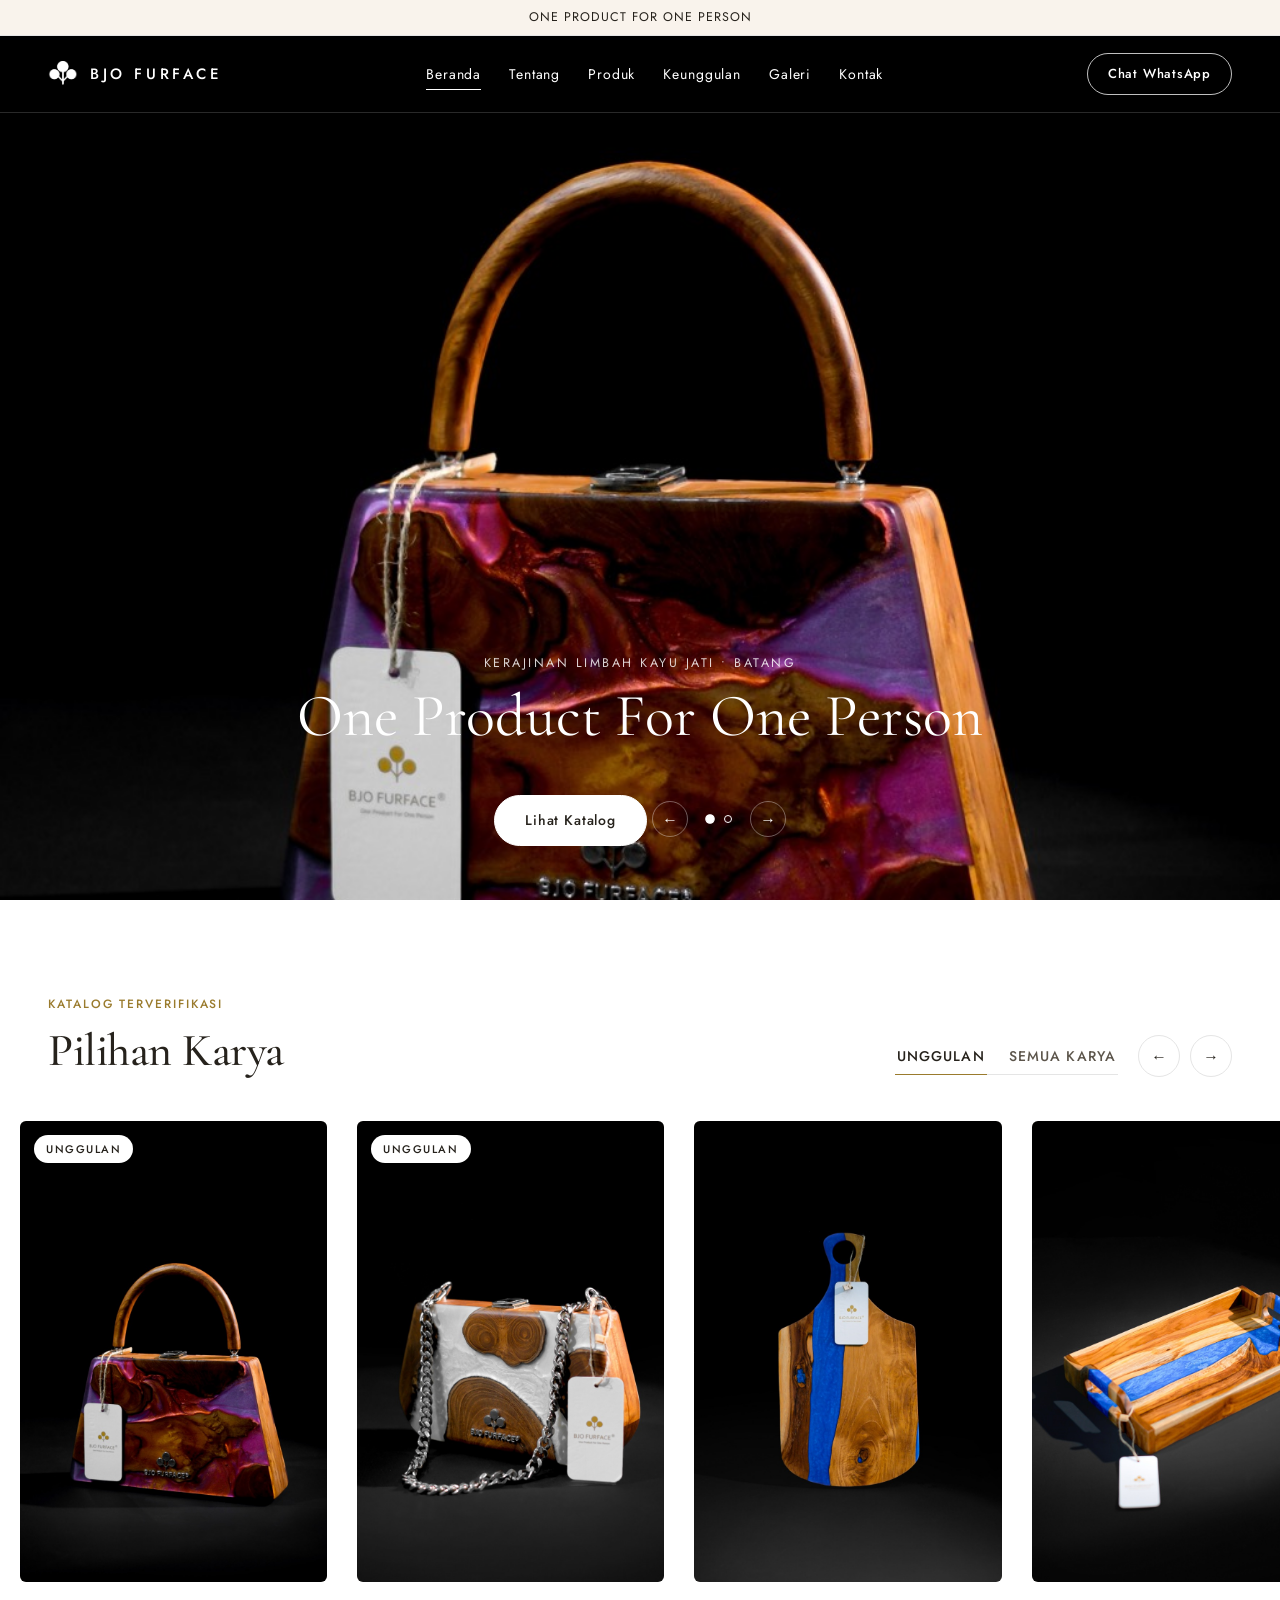
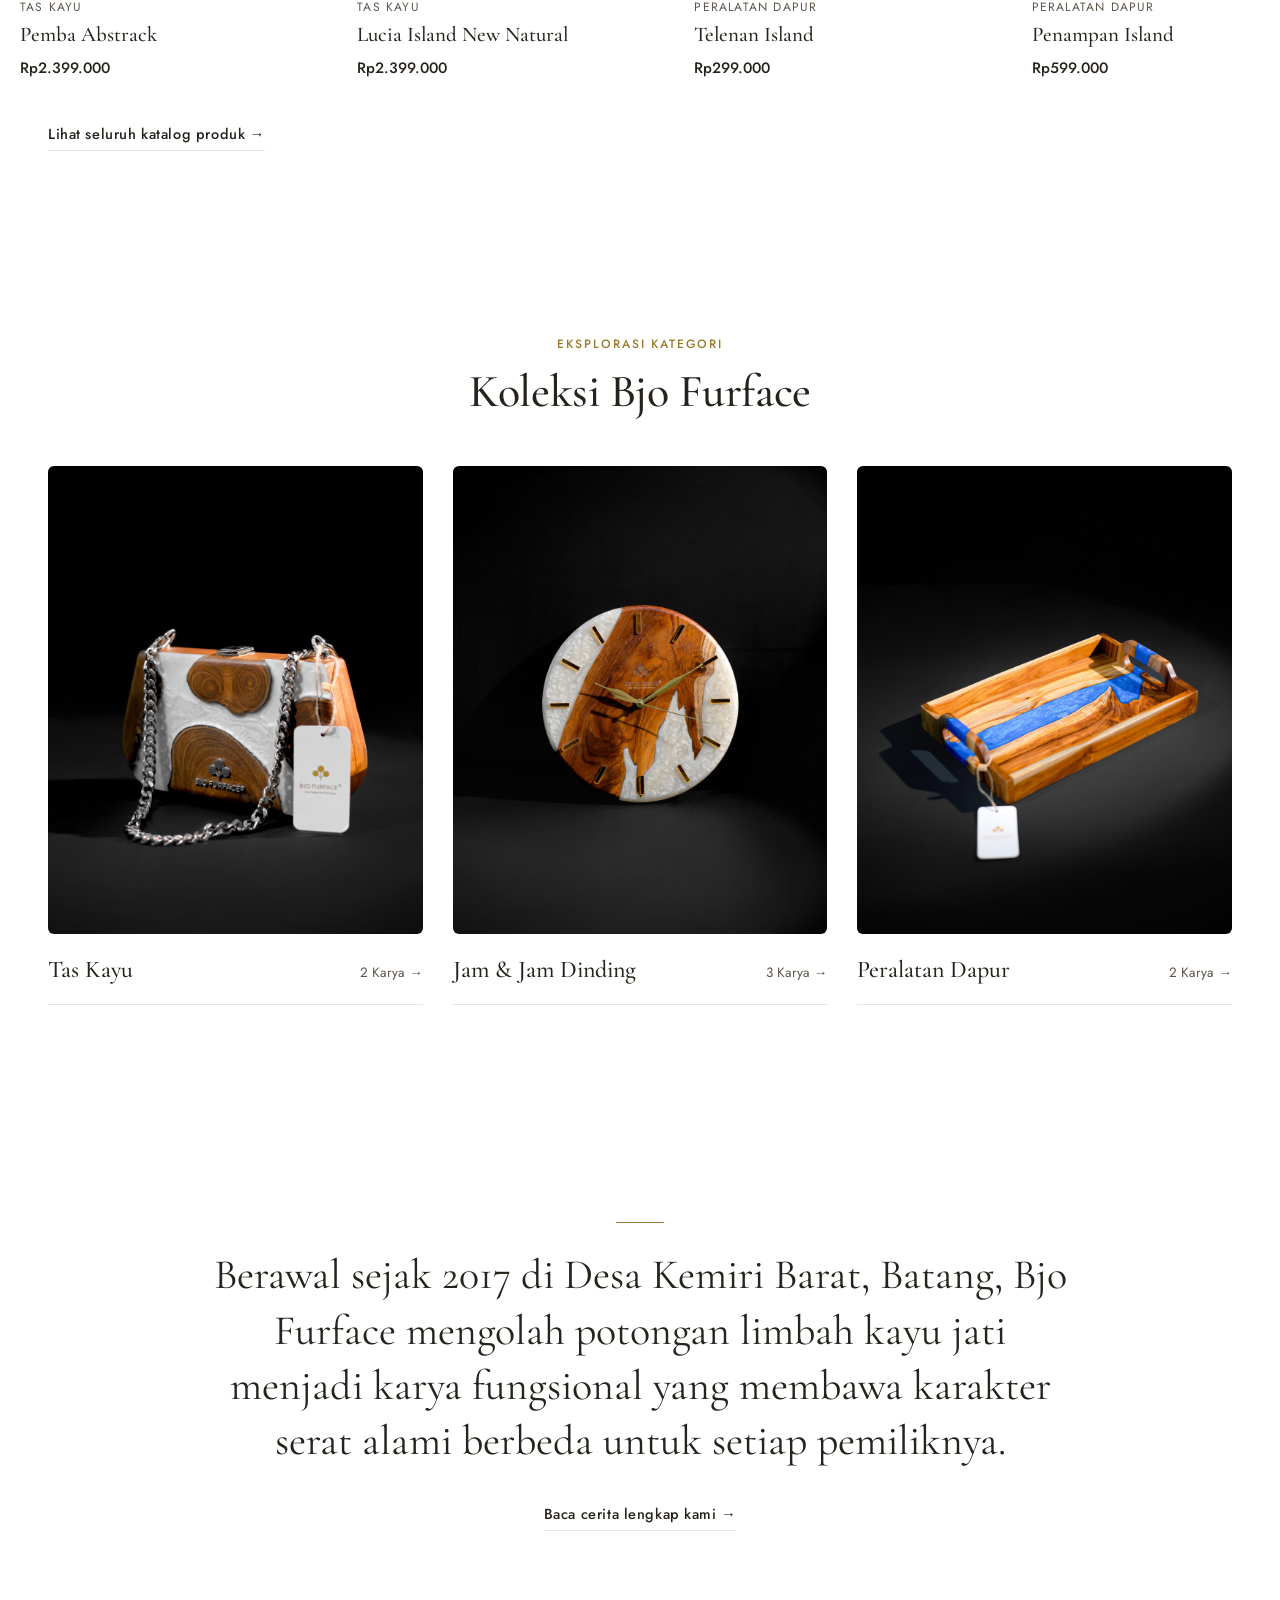
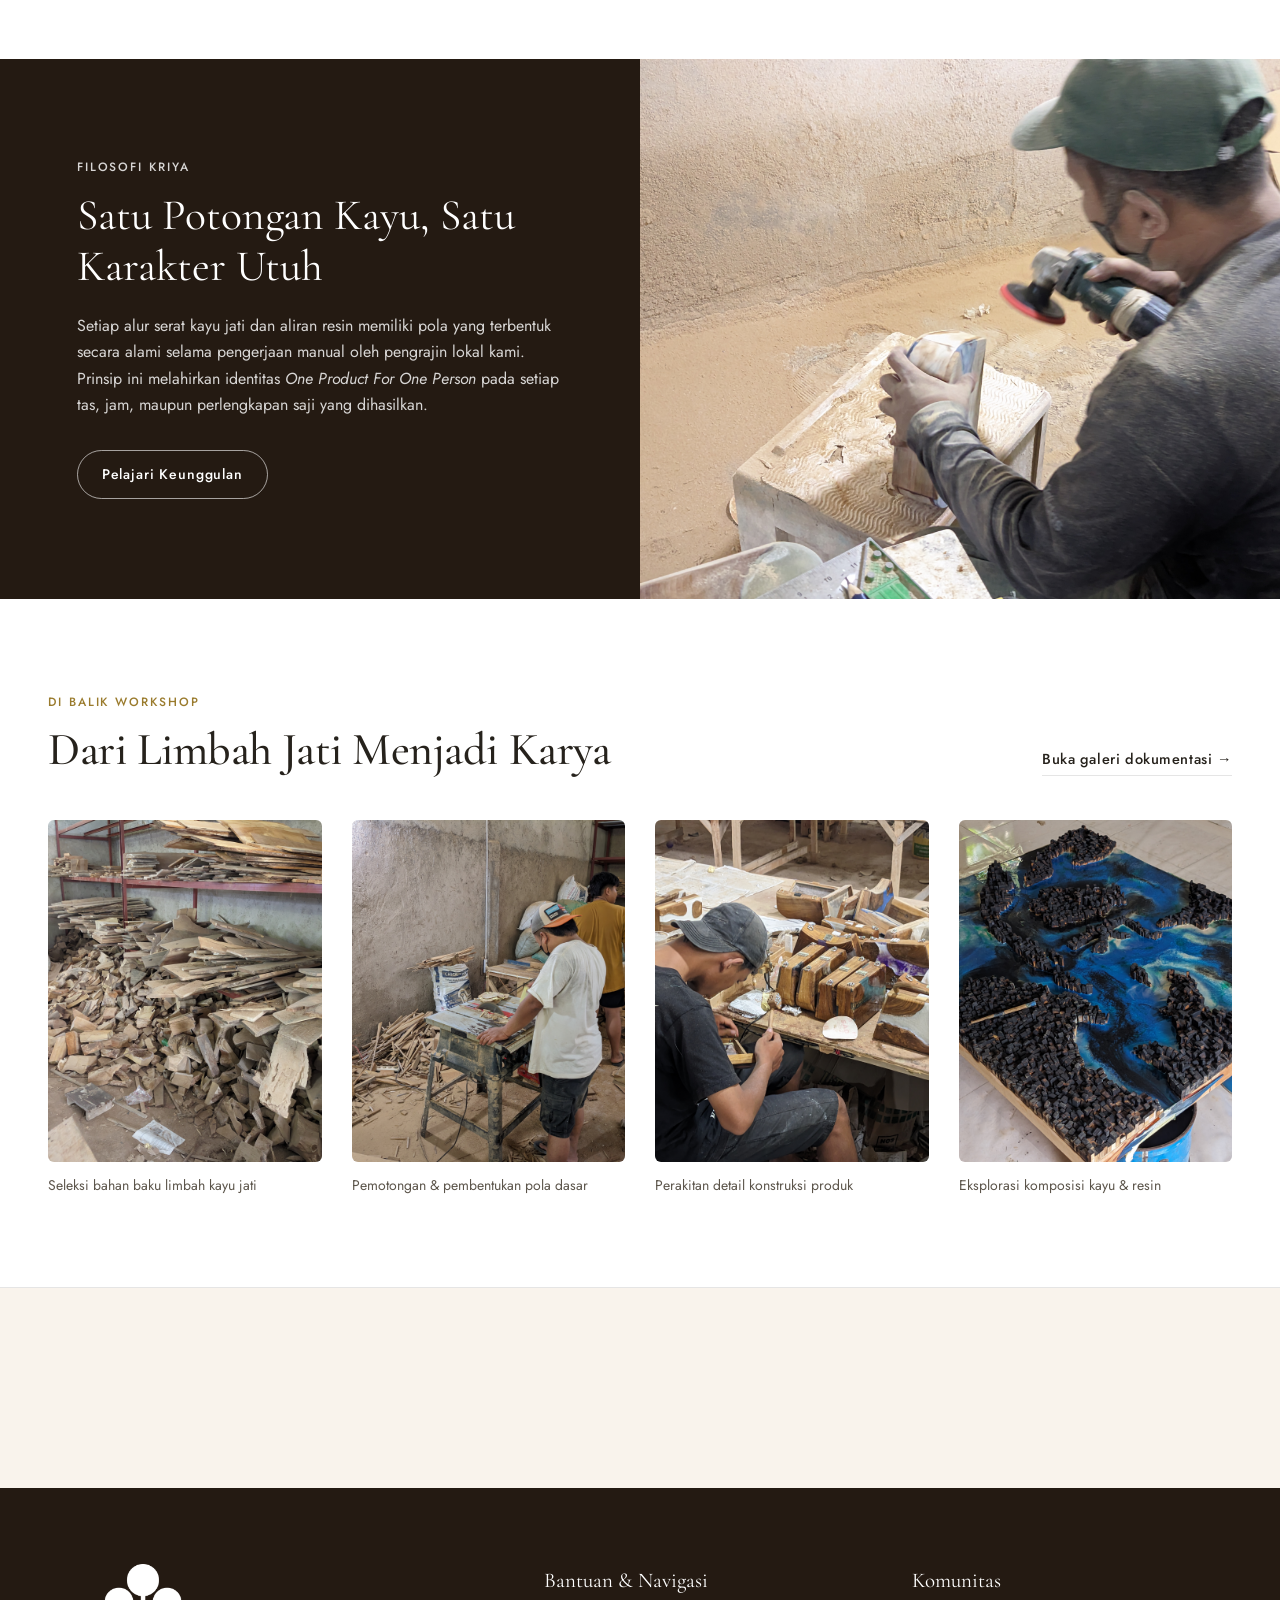
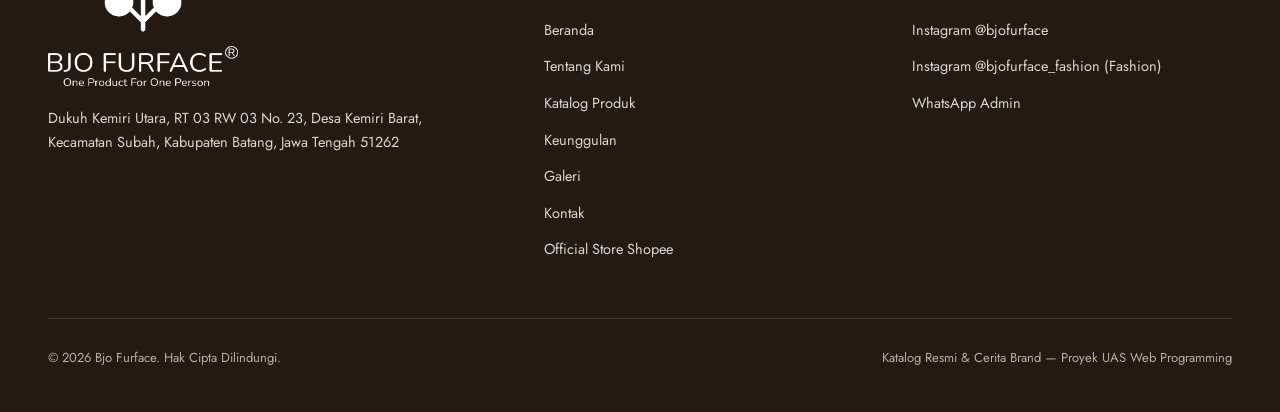
==== index.html @ 0d9b2dcb "first commit" ====
<!DOCTYPE html>
<html lang="id">

<head>
    <meta charset="UTF-8">
    <meta name="viewport" content="width=device-width, initial-scale=1.0">
    <title>Bjo Furface — One Product For One Person | Kerajinan Limbah Kayu Jati</title>
    <meta name="description"
        content="Bjo Furface adalah brand tas kayu dan kerajinan dari limbah kayu jati asal Desa Kemiri Barat, Subah, Kabupaten Batang sejak 2017. One Product For One Person.">
    <link rel="preconnect" href="https://fonts.googleapis.com">
    <link rel="preconnect" href="https://fonts.gstatic.com" crossorigin>
    <link
        href="https://fonts.googleapis.com/css2?family=Cormorant+Garamond:ital,wght@0,400;0,500;0,600;1,400&family=Jost:wght@300;400;500&display=swap"
        rel="stylesheet">
    <link rel="stylesheet" href="assets/css/style.css">
    <script src="assets/js/script.js" defer></script>
</head>

<body class="page-home">
    <a href="#main-content" class="skip-link">Langsung ke konten utama</a>

    <!-- Announcement Bar -->
    <div class="announcement-bar" role="region" aria-label="Informasi singkat brand">
        <div class="container announcement-inner">
            <p class="announcement-text is-active" data-announcement>One Product For One Person</p>
            <p class="announcement-text" data-announcement>Handmade dari limbah kayu jati</p>
            <p class="announcement-text" data-announcement>Sejak 2017, Kemiri Barat, Batang</p>
        </div>
    </div>

    <!-- ISI DARI ADMIN: opsi versi bahasa Inggris akan ditambahkan setelah konten terjemahan terkonfirmasi -->

    <!-- Header -->
    <header class="site-header is-transparent" id="site-header">
        <div class="container header-inner">
            <a href="index.html" class="brand-lockup" aria-label="Beranda Bjo Furface">
                <img src="assets/img/logo-bjo-mark.png" alt="Logo tiga lingkaran Bjo Furface" class="brand-mark"
                    width="32" height="32">
                <span class="brand-name">BJO FURFACE</span>
            </a>

            <nav class="primary-nav" id="primary-nav" aria-label="Navigasi utama">
                <ul class="nav-list">
                    <li><a href="index.html" class="nav-link is-active" aria-current="page">Beranda</a></li>
                    <li><a href="tentang.html" class="nav-link">Tentang</a></li>
                    <li><a href="produk.html" class="nav-link">Produk</a></li>
                    <li><a href="keunggulan.html" class="nav-link">Keunggulan</a></li>
                    <li><a href="galeri.html" class="nav-link">Galeri</a></li>
                    <li><a href="kontak.html" class="nav-link">Kontak</a></li>
                </ul>
            </nav>

            <div class="header-actions">
                <!-- GANTI: nomor WA resmi dari admin -->
                <a href="https://wa.me/6280000000000?text=Halo%20Bjo%20Furface,%20saya%20ingin%20bertanya%20mengenai%20koleksi%20produk."
                    target="_blank" rel="noopener noreferrer" class="btn btn-header-cta">
                    Chat WhatsApp
                </a>
                <button type="button" class="nav-toggle" id="nav-toggle" aria-expanded="false"
                    aria-controls="mobile-drawer" aria-label="Buka menu navigasi">
                    <span class="hamburger-line"></span>
                    <span class="hamburger-line"></span>
                    <span class="hamburger-line"></span>
                </button>
            </div>
        </div>
    </header>

    <!-- Mobile Navigation Drawer -->
    <div class="mobile-drawer-backdrop" id="drawer-backdrop" hidden></div>
    <aside class="mobile-drawer" id="mobile-drawer" aria-label="Menu seluler" aria-hidden="true">
        <div class="mobile-drawer-header">
            <span class="brand-name">BJO FURFACE</span>
            <button type="button" class="drawer-close" id="drawer-close"
                aria-label="Tutup menu navigasi">&times;</button>
        </div>
        <nav aria-label="Navigasi seluler">
            <ul class="mobile-nav-list">
                <li><a href="index.html" class="mobile-nav-link is-active" aria-current="page">Beranda</a></li>
                <li><a href="tentang.html" class="mobile-nav-link">Tentang</a></li>
                <li><a href="produk.html" class="mobile-nav-link">Produk</a></li>
                <li><a href="keunggulan.html" class="mobile-nav-link">Keunggulan</a></li>
                <li><a href="galeri.html" class="mobile-nav-link">Galeri</a></li>
                <li><a href="kontak.html" class="mobile-nav-link">Kontak</a></li>
            </ul>
        </nav>
        <div class="mobile-drawer-footer">
            <!-- GANTI: nomor WA resmi dari admin -->
            <a href="https://wa.me/6280000000000?text=Halo%20Bjo%20Furface,%20saya%20ingin%20bertanya%20mengenai%20koleksi%20produk."
                target="_blank" rel="noopener noreferrer" class="btn btn-primary btn-full">
                Chat WhatsApp
            </a>
        </div>
    </aside>

    <main id="main-content">
        <!-- 1. Hero Full Viewport Carousel -->
        <section class="hero-section" aria-roledescription="carousel" aria-label="Sorotan koleksi utama Bjo Furface">
            <div class="hero-slides">
                <article class="hero-slide is-active" data-hero-slide aria-hidden="false">
                    <img src="assets/img/pemba-abstrack.jpg"
                        alt="Tas kayu Pemba Abstrack karya Bjo Furface berlatar hitam dengan motif serat kayu jati dan resin"
                        class="hero-img">
                </article>
                <article class="hero-slide" data-hero-slide aria-hidden="true">
                    <img src="assets/img/lucia-island-new-natural.jpg"
                        alt="Tas kayu Lucia Island New Natural karya Bjo Furface berlatar gelap dengan perpaduan serat alami kayu jati"
                        class="hero-img">
                </article>
            </div>

            <div class="hero-content">
                <p class="hero-eyebrow">Kerajinan Limbah Kayu Jati &bull; Batang</p>
                <h1 class="hero-title">One Product For One Person</h1>
                <a href="produk.html" class="btn btn-hero">Lihat Katalog</a>

                <div class="hero-controls" aria-label="Kontrol slide hero">
                    <button type="button" class="hero-arrow" id="hero-prev"
                        aria-label="Slide sebelumnya">&#8592;</button>
                    <div class="hero-dots" role="tablist" aria-label="Pilih slide">
                        <button type="button" class="hero-dot is-active" data-hero-dot="0"
                            aria-label="Slide 1: Pemba Abstrack" aria-selected="true"></button>
                        <button type="button" class="hero-dot" data-hero-dot="1"
                            aria-label="Slide 2: Lucia Island New Natural" aria-selected="false"></button>
                    </div>
                    <button type="button" class="hero-arrow" id="hero-next"
                        aria-label="Slide berikutnya">&#8594;</button>
                </div>
            </div>
        </section>

        <!-- 2. Produk Unggulan (Carousel Kartu dengan Peek di Tepi Kanan) -->
        <section class="section section-featured" aria-labelledby="heading-featured">
            <div class="container">
                <div class="section-header-row reveal">
                    <div>
                        <span class="eyebrow-accent">Katalog Terverifikasi</span>
                        <h2 id="heading-featured" class="section-title">Pilihan Karya</h2>
                    </div>

                    <div class="featured-toolbar">
                        <div class="tab-group" role="tablist" aria-label="Filter tampilan karya">
                            <button type="button" class="tab-btn is-active" role="tab" aria-selected="true"
                                data-featured-tab="unggulan">Unggulan</button>
                            <button type="button" class="tab-btn" role="tab" aria-selected="false"
                                data-featured-tab="semua">Semua Karya</button>
                        </div>
                        <div class="carousel-nav-group">
                            <button type="button" class="circle-arrow-btn" id="featured-prev"
                                aria-label="Geser produk ke kiri">&#8592;</button>
                            <button type="button" class="circle-arrow-btn" id="featured-next"
                                aria-label="Geser produk ke kanan">&#8594;</button>
                        </div>
                    </div>
                </div>
            </div>

            <div class="featured-track-outer">
                <div class="featured-track" id="featured-track" role="region" aria-label="Daftar produk pilihan">
                    <!-- Dirender otomatis dari PRODUCTS di assets/js/script.js -->
                </div>
            </div>

            <div class="container featured-footer-action">
                <a href="produk.html" class="text-link">Lihat seluruh katalog produk &#8594;</a>
            </div>
        </section>

        <!-- 3. Koleksi (Tile Kategori) -->
        <section class="section section-collections" aria-labelledby="heading-collections">
            <div class="container">
                <div class="section-header-center reveal">
                    <span class="eyebrow-accent">Eksplorasi Kategori</span>
                    <h2 id="heading-collections" class="section-title">Koleksi Bjo Furface</h2>
                </div>

                <div class="collection-grid">
                    <a href="produk.html?kategori=Tas%20Kayu" class="collection-card reveal">
                        <div class="collection-media">
                            <img src="assets/img/lucia-island-new-natural.jpg"
                                alt="Koleksi Tas Kayu Lucia Island New Natural berbahan limbah kayu jati"
                                loading="lazy">
                        </div>
                        <div class="collection-meta">
                            <h3 class="collection-title">Tas Kayu</h3>
                            <span class="collection-count">2 Karya &rarr;</span>
                        </div>
                    </a>

                    <a href="produk.html?kategori=Jam%20%26%20Jam%20Dinding" class="collection-card reveal">
                        <div class="collection-media">
                            <img src="assets/img/natural-island-wall-clock.jpg"
                                alt="Koleksi Jam dan Jam Dinding Natural Island Wall Clock berbahan kayu jati dan resin"
                                loading="lazy">
                        </div>
                        <div class="collection-meta">
                            <h3 class="collection-title">Jam &amp; Jam Dinding</h3>
                            <span class="collection-count">3 Karya &rarr;</span>
                        </div>
                    </a>

                    <a href="produk.html?kategori=Peralatan%20Dapur" class="collection-card reveal">
                        <div class="collection-media">
                            <img src="assets/img/penampan-island-1.jpg"
                                alt="Koleksi Peralatan Dapur Penampan Island berbahan limbah kayu jati dan resin"
                                loading="lazy">
                        </div>
                        <div class="collection-meta">
                            <h3 class="collection-title">Peralatan Dapur</h3>
                            <span class="collection-count">2 Karya &rarr;</span>
                        </div>
                    </a>
                </div>
            </div>
        </section>

        <!-- 4. Pernyataan Cerita Brand -->
        <section class="section section-statement" aria-labelledby="heading-statement">
            <div class="container container-narrow reveal">
                <div class="brass-rule" aria-hidden="true"></div>
                <h2 id="heading-statement" class="editorial-statement">
                    Berawal sejak 2017 di Desa Kemiri Barat, Batang, Bjo Furface mengolah potongan limbah kayu jati
                    menjadi karya fungsional yang membawa karakter serat alami berbeda untuk setiap pemiliknya.
                </h2>
                <a href="tentang.html" class="text-link">Baca cerita lengkap kami &#8594;</a>
            </div>
        </section>

        <!-- 5. Split Keunggulan (Blok Gelap Walnut + Foto) -->
        <section class="section-split-dark" aria-labelledby="heading-split-craft">
            <div class="split-dark-grid">
                <div class="split-dark-content reveal">
                    <span class="eyebrow-light">Filosofi Kriya</span>
                    <h2 id="heading-split-craft" class="split-dark-title">Satu Potongan Kayu, Satu Karakter Utuh</h2>
                    <p class="split-dark-body">
                        Setiap alur serat kayu jati dan aliran resin memiliki pola yang terbentuk secara alami selama
                        pengerjaan manual oleh pengrajin lokal kami. Prinsip ini melahirkan identitas <em>One Product
                            For One Person</em> pada setiap tas, jam, maupun perlengkapan saji yang dihasilkan.
                    </p>
                    <a href="keunggulan.html" class="btn btn-outline-light">Pelajari Keunggulan</a>
                </div>
                <div class="split-dark-media">
                    <img src="assets/img/105243057.jpg"
                        alt="Pengrajin Bjo Furface sedang memoles permukaan kerajinan kayu jati di workshop Kemiri Barat"
                        loading="lazy">
                </div>
            </div>
        </section>

        <!-- 6. Galeri Proses & Workshop -->
        <section class="section section-process-preview" aria-labelledby="heading-process-preview">
            <div class="container">
                <div class="section-header-row reveal">
                    <div>
                        <span class="eyebrow-accent">Di Balik Workshop</span>
                        <h2 id="heading-process-preview" class="section-title">Dari Limbah Jati Menjadi Karya</h2>
                    </div>
                    <a href="galeri.html" class="text-link">Buka galeri dokumentasi &#8594;</a>
                </div>

                <div class="process-preview-grid">
                    <figure class="process-card reveal">
                        <div class="process-media">
                            <img src="assets/img/104240720.jpg"
                                alt="Tumpukan bahan baku limbah kayu jati pilihan di workshop Bjo Furface"
                                loading="lazy">
                        </div>
                        <figcaption class="process-caption">Seleksi bahan baku limbah kayu jati</figcaption>
                    </figure>

                    <figure class="process-card reveal">
                        <div class="process-media">
                            <img src="assets/img/105208139.jpg"
                                alt="Proses pemotongan presisi potongan kayu jati menggunakan mesin potong di workshop"
                                loading="lazy">
                        </div>
                        <figcaption class="process-caption">Pemotongan &amp; pembentukan pola dasar</figcaption>
                    </figure>

                    <figure class="process-card reveal">
                        <div class="process-media">
                            <img src="assets/img/104440232.jpg"
                                alt="Proses perakitan komponen kayu jati dan detail pengerjaan manual oleh pengrajin"
                                loading="lazy">
                        </div>
                        <figcaption class="process-caption">Perakitan detail konstruksi produk</figcaption>
                    </figure>

                    <figure class="process-card reveal">
                        <div class="process-media">
                            <img src="assets/img/105609566.jpg"
                                alt="Karya seni peta kepulauan Indonesia yang dibuat dari perpaduan kayu jati dan resin"
                                loading="lazy">
                        </div>
                        <figcaption class="process-caption">Eksplorasi komposisi kayu &amp; resin</figcaption>
                    </figure>
                </div>
            </div>
        </section>

        <!-- 7. USP Bar Krem (4 Kolom) -->
        <section class="usp-bar" aria-label="Nilai utama Bjo Furface">
            <div class="container">
                <div class="usp-grid">
                    <div class="usp-item reveal">
                        <h3 class="usp-title">Handmade</h3>
                        <p class="usp-desc">Dikerjakan secara manual oleh pengrajin lokal di Subah, Batang.</p>
                    </div>
                    <div class="usp-item reveal">
                        <h3 class="usp-title">Satu Produk Satu Motif</h3>
                        <p class="usp-desc">Alur serat jati dan resin tidak pernah berulang identik.</p>
                    </div>
                    <div class="usp-item reveal">
                        <h3 class="usp-title">Limbah Jati Berkelanjutan</h3>
                        <p class="usp-desc">Memanfaatkan potongan kayu jati menjadi kriya bernilai guna.</p>
                    </div>
                    <div class="usp-item reveal">
                        <h3 class="usp-title">Sejak 2017</h3>
                        <p class="usp-desc">Didirikan oleh Bejo Prichatianto di Desa Kemiri Barat.</p>
                    </div>
                </div>
            </div>
        </section>
    </main>

    <!-- Footer Gelap Walnut -->
    <footer class="site-footer">
        <div class="container">
            <div class="footer-grid">
                <div class="footer-col footer-about">
                    <img src="assets/img/logo-bjo-resmi-tagline.png"
                        alt="Logo resmi Bjo Furface lengkap dengan tagline One Product For One Person"
                        class="footer-logo" width="210" height="72" loading="lazy">
                    <address class="footer-address">
                        Dukuh Kemiri Utara, RT 03 RW 03 No. 23, Desa Kemiri Barat, Kecamatan Subah, Kabupaten Batang,
                        Jawa Tengah 51262
                    </address>
                </div>

                <div class="footer-col">
                    <h2 class="footer-heading">Bantuan &amp; Navigasi</h2>
                    <ul class="footer-links">
                        <li><a href="index.html">Beranda</a></li>
                        <li><a href="tentang.html">Tentang Kami</a></li>
                        <li><a href="produk.html">Katalog Produk</a></li>
                        <li><a href="keunggulan.html">Keunggulan</a></li>
                        <li><a href="galeri.html">Galeri</a></li>
                        <li><a href="kontak.html">Kontak</a></li>
                        <li><a href="https://shopee.co.id/bjofurface" target="_blank" rel="noopener noreferrer">Official
                                Store Shopee</a></li>
                    </ul>
                </div>

                <div class="footer-col">
                    <h2 class="footer-heading">Komunitas</h2>
                    <ul class="footer-links">
                        <li><a href="https://www.instagram.com/bjofurface/" target="_blank"
                                rel="noopener noreferrer">Instagram @bjofurface</a></li>
                        <li><a href="https://www.instagram.com/bjofurface_fashion/" target="_blank"
                                rel="noopener noreferrer">Instagram @bjofurface_fashion (Fashion)</a></li>
                        <li>
                            <!-- GANTI: nomor WA resmi dari admin -->
                            <a href="https://wa.me/6280000000000?text=Halo%20Bjo%20Furface,%20saya%20menghubungi%20dari%20website%20resmi."
                                target="_blank" rel="noopener noreferrer">WhatsApp Admin</a>
                        </li>
                    </ul>
                </div>
            </div>

            <div class="footer-bottom">
                <p>&copy; 2026 Bjo Furface. Hak Cipta Dilindungi.</p>
                <!-- ISI DARI ADMIN: lengkapi nama anggota kelompok UAS Web Programming jika diperlukan -->
                <p>Katalog Resmi &amp; Cerita Brand &mdash; Proyek UAS Web Programming</p>
            </div>
        </div>
    </footer>

    <!-- Sticky Mobile WhatsApp CTA & Back to Top -->
    <!-- GANTI: nomor WA resmi dari admin -->
    <a href="https://wa.me/6280000000000?text=Halo%20Bjo%20Furface,%20saya%20ingin%20bertanya%20tentang%20produk."
        target="_blank" rel="noopener noreferrer" class="mobile-sticky-wa">
        Chat WhatsApp
    </a>
    <button type="button" class="back-to-top" id="back-to-top" aria-label="Kembali ke atas halaman">&#8593;</button>
</body>

</html>
---- assets/css/style.css ----
/* ==========================================================================
   BJO FURFACE — Quiet Luxury Editorial Stylesheet
   Palette: #FFFFFF, #F9F3EC, #26221C, #E5E5E5, #9A7B2D (sparingly), #241A12
   Typography: Cormorant Garamond (Headings) & Jost (Body/UI)
   ========================================================================== */

:root {
  --bg-primary: #FFFFFF;
  --bg-secondary: #F9F3EC;
  --bg-dark: #241A12;
  --text-primary: #26221C;
  --text-muted: #5C554B;
  --text-light: #FFFFFF;
  --text-light-muted: rgba(255, 255, 255, 0.82);
  --border-color: #E5E5E5;
  --accent-brass: #9A7B2D;

  --font-serif: 'Cormorant Garamond', Georgia, serif;
  --font-sans: 'Jost', -apple-system, BlinkMacSystemFont, sans-serif;

  --ease-luxury: cubic-bezier(0.22, 1, 0.36, 1);
  --dur-fast: 280ms;
  --dur-med: 400ms;
  --dur-slow: 600ms;

  --container-max: 1420px;
  --gutter: clamp(24px, 2.5vw, 30px);
}

/* Reset & Base */
*,
*::before,
*::after {
  box-sizing: border-box;
}

html {
  scroll-behavior: smooth;
  font-size: 16px;
}

body {
  margin: 0;
  background-color: var(--bg-primary);
  color: var(--text-primary);
  font-family: var(--font-sans);
  font-weight: 400;
  font-size: 15.5px;
  line-height: 1.65;
  -webkit-font-smoothing: antialiased;
  overflow-x: hidden;
}

img {
  display: block;
  max-width: 100%;
  height: auto;
}

a {
  color: inherit;
  text-decoration: none;
}

button,
input,
textarea,
select {
  font-family: inherit;
  font-size: inherit;
}

:focus-visible {
  outline: 2px solid var(--accent-brass);
  outline-offset: 3px;
}

.skip-link {
  position: absolute;
  left: -9999px;
  top: 8px;
  z-index: 2000;
  background: var(--bg-dark);
  color: var(--text-light);
  padding: 10px 18px;
  font-size: 14px;
}

.skip-link:focus {
  left: 16px;
}

.container {
  width: 100%;
  max-width: var(--container-max);
  margin: 0 auto;
  padding-inline: clamp(20px, 4vw, 48px);
}

.container-narrow {
  max-width: 960px;
  margin-inline: auto;
}

/* Typography Helpers */
.eyebrow-accent {
  display: inline-block;
  font-size: 12px;
  font-weight: 500;
  letter-spacing: 0.16em;
  text-transform: uppercase;
  color: var(--accent-brass);
  margin-bottom: 10px;
}

.eyebrow-light {
  display: inline-block;
  font-size: 12px;
  font-weight: 500;
  letter-spacing: 0.16em;
  text-transform: uppercase;
  color: var(--text-light-muted);
  margin-bottom: 12px;
}

.section-title {
  font-family: var(--font-serif);
  font-weight: 500;
  font-size: clamp(36px, 3.6vw, 46px);
  line-height: 1.15;
  letter-spacing: -0.01em;
  margin: 0;
}

.brass-rule {
  width: 48px;
  height: 1px;
  background-color: var(--accent-brass);
  margin-bottom: 24px;
}

.container-narrow .brass-rule {
  margin-inline: auto;
}

.text-link {
  display: inline-flex;
  align-items: center;
  gap: 6px;
  font-size: 14.5px;
  font-weight: 500;
  letter-spacing: 0.04em;
  color: var(--text-primary);
  border-bottom: 1px solid var(--border-color);
  padding-bottom: 4px;
  transition: border-color var(--dur-fast) var(--ease-luxury), color var(--dur-fast) var(--ease-luxury);
}

.text-link:hover {
  border-color: var(--accent-brass);
  color: var(--accent-brass);
}

/* Buttons */
.btn {
  display: inline-flex;
  align-items: center;
  justify-content: center;
  gap: 8px;
  padding: 12px 24px;
  border-radius: 999px;
  font-size: 14px;
  font-weight: 500;
  letter-spacing: 0.06em;
  cursor: pointer;
  border: 1px solid transparent;
  transition:
    background-color var(--dur-fast) var(--ease-luxury),
    color var(--dur-fast) var(--ease-luxury),
    border-color var(--dur-fast) var(--ease-luxury),
    transform var(--dur-fast) var(--ease-luxury);
}

.btn:active {
  transform: scale(0.98);
}

.btn-primary {
  background-color: var(--text-primary);
  color: var(--text-light);
  border-color: var(--text-primary);
}

.btn-primary:hover {
  background-color: var(--bg-dark);
  border-color: var(--bg-dark);
}

.btn-large {
  padding: 15px 32px;
  font-size: 15px;
}

.btn-full {
  width: 100%;
}

.btn-hero {
  background-color: var(--text-light);
  color: var(--text-primary);
  border-color: var(--text-light);
  padding: 13px 30px;
}

.btn-hero:hover {
  background-color: var(--bg-secondary);
  border-color: var(--bg-secondary);
}

.btn-outline-light {
  background-color: transparent;
  color: var(--text-light);
  border-color: rgba(255, 255, 255, 0.6);
}

.btn-outline-light:hover {
  background-color: var(--text-light);
  color: var(--text-primary);
  border-color: var(--text-light);
}

/* Announcement Bar */
.announcement-bar {
  background-color: var(--bg-secondary);
  color: var(--text-primary);
  border-bottom: 1px solid var(--border-color);
  height: 36px;
  display: flex;
  align-items: center;
  position: relative;
  z-index: 1010;
}

.announcement-inner {
  position: relative;
  height: 100%;
  display: flex;
  align-items: center;
  justify-content: center;
}

.announcement-text {
  position: absolute;
  margin: 0;
  font-size: 12.5px;
  letter-spacing: 0.08em;
  text-transform: uppercase;
  opacity: 0;
  transform: translateY(6px);
  transition: opacity var(--dur-med) var(--ease-luxury), transform var(--dur-med) var(--ease-luxury);
  pointer-events: none;
  text-align: center;
}

.announcement-text.is-active {
  opacity: 1;
  transform: translateY(0);
  pointer-events: auto;
}

/* Header */
.site-header {
  width: 100%;
  z-index: 1000;
  transition:
    background-color 300ms var(--ease-luxury),
    color 300ms var(--ease-luxury),
    border-color 300ms var(--ease-luxury);
}

.site-header.is-transparent {
  position: fixed;
  top: 36px;
  left: 0;
  background-color: transparent;
  color: var(--text-light);
  border-bottom: 1px solid rgba(255, 255, 255, 0.16);
}

.site-header.is-solid {
  position: sticky;
  top: 0;
  background-color: var(--bg-primary);
  color: var(--text-primary);
  border-bottom: 1px solid var(--border-color);
}

.site-header.is-transparent.is-scrolled {
  top: 0;
  background-color: var(--bg-primary);
  color: var(--text-primary);
  border-bottom: 1px solid var(--border-color);
}

.header-inner {
  height: 76px;
  display: flex;
  align-items: center;
  justify-content: space-between;
  gap: 20px;
}

.brand-lockup {
  display: inline-flex;
  align-items: center;
  gap: 12px;
  flex-shrink: 0;
}

.brand-mark {
  width: 30px;
  height: 30px;
  object-fit: contain;
  transition: filter 300ms var(--ease-luxury);
}

.site-header.is-transparent:not(.is-scrolled) .brand-mark {
  filter: brightness(0) invert(1);
}

.brand-name {
  font-family: var(--font-sans);
  font-size: 15px;
  font-weight: 500;
  letter-spacing: 0.24em;
  text-transform: uppercase;
}

.primary-nav {
  display: flex;
  align-items: center;
}

.nav-list {
  display: flex;
  align-items: center;
  gap: clamp(18px, 2.2vw, 32px);
  list-style: none;
  margin: 0;
  padding: 0;
}

.nav-link {
  position: relative;
  font-size: 14px;
  font-weight: 400;
  letter-spacing: 0.06em;
  padding-block: 6px;
  transition: opacity var(--dur-fast) var(--ease-luxury);
}

.nav-link::after {
  content: "";
  position: absolute;
  left: 0;
  bottom: 0;
  width: 100%;
  height: 1px;
  background-color: currentColor;
  transform: scaleX(0);
  transform-origin: left;
  transition: transform var(--dur-fast) var(--ease-luxury);
}

.nav-link:hover::after,
.nav-link.is-active::after {
  transform: scaleX(1);
}

.header-actions {
  display: flex;
  align-items: center;
  gap: 12px;
}

.btn-header-cta {
  padding: 9px 20px;
  font-size: 13px;
}

.site-header.is-transparent:not(.is-scrolled) .btn-header-cta {
  background-color: transparent;
  color: var(--text-light);
  border-color: rgba(255, 255, 255, 0.75);
}

.site-header.is-transparent:not(.is-scrolled) .btn-header-cta:hover {
  background-color: var(--text-light);
  color: var(--text-primary);
}

.site-header.is-solid .btn-header-cta,
.site-header.is-transparent.is-scrolled .btn-header-cta {
  background-color: var(--text-primary);
  color: var(--text-light);
  border-color: var(--text-primary);
}

.site-header.is-solid .btn-header-cta:hover,
.site-header.is-transparent.is-scrolled .btn-header-cta:hover {
  background-color: var(--bg-dark);
}

/* Mobile Nav Toggle & Drawer */
.nav-toggle {
  display: none;
  background: transparent;
  border: 0;
  padding: 8px;
  cursor: pointer;
  color: inherit;
  flex-direction: column;
  gap: 5px;
}

.hamburger-line {
  display: block;
  width: 22px;
  height: 1.5px;
  background-color: currentColor;
}

.mobile-drawer-backdrop {
  position: fixed;
  inset: 0;
  background-color: rgba(36, 26, 18, 0.45);
  z-index: 1100;
  opacity: 0;
  transition: opacity var(--dur-fast) var(--ease-luxury);
}

.mobile-drawer-backdrop.is-open {
  opacity: 1;
}

.mobile-drawer {
  position: fixed;
  top: 0;
  right: 0;
  width: min(340px, 86vw);
  height: 100dvh;
  background-color: var(--bg-primary);
  color: var(--text-primary);
  z-index: 1110;
  padding: 24px;
  display: flex;
  flex-direction: column;
  justify-content: space-between;
  transform: translateX(100%);
  transition: transform 350ms var(--ease-luxury);
}

.mobile-drawer.is-open {
  transform: translateX(0);
}

.mobile-drawer-header {
  display: flex;
  align-items: center;
  justify-content: space-between;
  padding-bottom: 16px;
  border-bottom: 1px solid var(--border-color);
}

.drawer-close {
  background: transparent;
  border: 0;
  font-size: 28px;
  line-height: 1;
  color: var(--text-primary);
  cursor: pointer;
  padding: 4px 8px;
}

.mobile-nav-list {
  list-style: none;
  margin: 24px 0;
  padding: 0;
  display: flex;
  flex-direction: column;
  gap: 16px;
}

.mobile-nav-link {
  display: block;
  font-family: var(--font-serif);
  font-size: 28px;
  line-height: 1.25;
  padding-block: 4px;
}

.mobile-nav-link.is-active {
  color: var(--accent-brass);
}

/* 1. Hero Full Viewport Carousel */
.hero-section {
  position: relative;
  height: calc(100vh - 36px);
  min-height: 580px;
  background-color: #11100E;
  overflow: hidden;
  color: var(--text-light);
}

.hero-slides {
  position: relative;
  width: 100%;
  height: 100%;
}

.hero-slide {
  position: absolute;
  inset: 0;
  opacity: 0;
  transition: opacity 600ms var(--ease-luxury);
  pointer-events: none;
}

.hero-slide.is-active {
  opacity: 1;
  pointer-events: auto;
}

.hero-img {
  width: 100%;
  height: 100%;
  object-fit: cover;
  object-position: center;
  color: var(--text-light-muted);
}

.hero-content {
  position: absolute;
  left: 50%;
  bottom: clamp(36px, 6vh, 64px);
  transform: translateX(-50%);
  width: 100%;
  max-width: 820px;
  padding-inline: 24px;
  text-align: center;
  z-index: 2;
}

.hero-eyebrow {
  margin: 0 0 10px;
  font-size: 12.5px;
  letter-spacing: 0.2em;
  text-transform: uppercase;
  color: var(--text-light-muted);
}

.hero-title {
  font-family: var(--font-serif);
  font-weight: 400;
  font-size: clamp(38px, 5.2vw, 60px);
  line-height: 1.1;
  margin: 0 0 24px;
  color: var(--text-light);
}

.hero-controls {
  margin-top: 28px;
  display: inline-flex;
  align-items: center;
  gap: 18px;
}

.hero-arrow {
  background: transparent;
  border: 1px solid rgba(255, 255, 255, 0.35);
  color: var(--text-light);
  width: 36px;
  height: 36px;
  border-radius: 50%;
  cursor: pointer;
  display: inline-flex;
  align-items: center;
  justify-content: center;
  transition: background-color var(--dur-fast) var(--ease-luxury), border-color var(--dur-fast) var(--ease-luxury);
}

.hero-arrow:hover {
  background-color: rgba(255, 255, 255, 0.16);
  border-color: var(--text-light);
}

.hero-dots {
  display: inline-flex;
  align-items: center;
  gap: 10px;
}

.hero-dot {
  width: 8px;
  height: 8px;
  border-radius: 50%;
  border: 1px solid var(--text-light);
  background: transparent;
  padding: 0;
  cursor: pointer;
  transition: background-color var(--dur-fast) var(--ease-luxury), transform var(--dur-fast) var(--ease-luxury);
}

.hero-dot.is-active {
  background-color: var(--text-light);
  transform: scale(1.2);
}

/* Sections Spacing */
.section {
  padding-block: clamp(72px, 7vw, 100px);
}

.section-alt-cream {
  background-color: var(--bg-secondary);
}

.section-header-row {
  display: flex;
  flex-wrap: wrap;
  align-items: flex-end;
  justify-content: space-between;
  gap: 24px;
  margin-bottom: 44px;
}

.section-header-center {
  text-align: center;
  margin-bottom: 48px;
}

/* Featured Products Carousel with Right Edge Peek */
.featured-toolbar {
  display: flex;
  align-items: center;
  gap: 20px;
  flex-wrap: wrap;
}

.tab-group {
  display: inline-flex;
  border-bottom: 1px solid var(--border-color);
  gap: 20px;
}

.tab-btn {
  background: transparent;
  border: 0;
  border-bottom: 1.5px solid transparent;
  padding: 8px 2px;
  font-size: 14px;
  font-weight: 500;
  letter-spacing: 0.08em;
  text-transform: uppercase;
  color: var(--text-muted);
  cursor: pointer;
  margin-bottom: -1px;
  transition: color var(--dur-fast) var(--ease-luxury), border-color var(--dur-fast) var(--ease-luxury);
}

.tab-btn.is-active {
  color: var(--text-primary);
  border-bottom-color: var(--accent-brass);
}

.carousel-nav-group {
  display: inline-flex;
  gap: 10px;
}

.circle-arrow-btn {
  width: 42px;
  height: 42px;
  border-radius: 50%;
  border: 1px solid var(--border-color);
  background-color: var(--bg-primary);
  color: var(--text-primary);
  cursor: pointer;
  display: inline-flex;
  align-items: center;
  justify-content: center;
  transition: border-color var(--dur-fast) var(--ease-luxury), background-color var(--dur-fast) var(--ease-luxury);
}

.circle-arrow-btn:hover {
  border-color: var(--text-primary);
  background-color: var(--bg-secondary);
}

.featured-track-outer {
  width: 100%;
  overflow: hidden;
  padding-left: max(20px, calc((100vw - var(--container-max)) / 2 + clamp(20px, 4vw, 48px)));
}

.featured-track {
  display: flex;
  gap: var(--gutter);
  overflow-x: auto;
  scroll-snap-type: x mandatory;
  scrollbar-width: none;
  padding-right: 14vw;
  padding-bottom: 8px;
}

.featured-track::-webkit-scrollbar {
  display: none;
}

.featured-track .product-card {
  flex: 0 0 clamp(270px, 24vw, 330px);
  scroll-snap-align: start;
}

.featured-footer-action {
  margin-top: 32px;
}

/* Product Card (Portrait 2:3, 6px radius, Pill Badge, Hover Actions) */
.product-card {
  display: flex;
  flex-direction: column;
}

.product-media {
  position: relative;
  aspect-ratio: 2 / 3;
  border-radius: 6px;
  overflow: hidden;
  background-color: var(--bg-secondary);
}

.product-img {
  position: absolute;
  inset: 0;
  width: 100%;
  height: 100%;
  object-fit: cover;
  transition: opacity 400ms var(--ease-luxury), transform 400ms var(--ease-luxury);
}

.product-img-hover {
  opacity: 0;
}

.product-card:hover .product-img-primary,
.product-card:focus-within .product-img-primary {
  transform: scale(1.02);
}

.product-card.has-hover-img:hover .product-img-hover,
.product-card.has-hover-img:focus-within .product-img-hover {
  opacity: 1;
}

.product-badge {
  position: absolute;
  top: 14px;
  left: 14px;
  z-index: 2;
  background-color: var(--bg-primary);
  color: var(--text-primary);
  font-size: 11px;
  font-weight: 500;
  letter-spacing: 0.14em;
  text-transform: uppercase;
  padding: 5px 12px;
  border-radius: 999px;
}

.product-hover-actions {
  position: absolute;
  left: 12px;
  right: 12px;
  bottom: 12px;
  z-index: 3;
  display: flex;
  flex-wrap: wrap;
  gap: 8px;
  opacity: 0;
  transform: translateY(8px);
  transition: opacity 400ms var(--ease-luxury), transform 400ms var(--ease-luxury);
}

.product-card:hover .product-hover-actions,
.product-card:focus-within .product-hover-actions {
  opacity: 1;
  transform: translateY(0);
}

.pill-action {
  flex: 1 1 auto;
  display: inline-flex;
  align-items: center;
  justify-content: center;
  padding: 9px 12px;
  border-radius: 999px;
  font-size: 12px;
  font-weight: 500;
  letter-spacing: 0.04em;
  text-align: center;
  transition: background-color var(--dur-fast) var(--ease-luxury), color var(--dur-fast) var(--ease-luxury);
}

.pill-action-wa {
  background-color: var(--bg-primary);
  color: var(--text-primary);
}

.pill-action-wa:hover {
  background-color: var(--bg-dark);
  color: var(--text-light);
}

.pill-action-shopee {
  background-color: rgba(36, 26, 18, 0.92);
  color: var(--text-light);
}

.pill-action-shopee:hover {
  background-color: var(--accent-brass);
  color: var(--text-light);
}

.product-info {
  padding-top: 16px;
}

.product-category-label {
  display: block;
  font-size: 12px;
  letter-spacing: 0.1em;
  text-transform: uppercase;
  color: var(--text-muted);
  margin-bottom: 4px;
}

.product-title {
  font-family: var(--font-serif);
  font-weight: 500;
  font-size: 21px;
  line-height: 1.25;
  margin: 0 0 6px;
  color: var(--text-primary);
}

.product-spec {
  font-size: 13.5px;
  color: var(--text-muted);
  margin: 0 0 4px;
  line-height: 1.45;
}

.product-price {
  font-family: var(--font-sans);
  font-size: 15px;
  font-weight: 500;
  color: var(--text-primary);
  margin: 8px 0 0;
}

/* Collections Grid */
.collection-grid {
  display: grid;
  grid-template-columns: repeat(3, 1fr);
  gap: var(--gutter);
}

.collection-card {
  display: block;
}

.collection-media {
  aspect-ratio: 4 / 5;
  border-radius: 6px;
  overflow: hidden;
  background-color: var(--bg-secondary);
}

.collection-media img {
  width: 100%;
  height: 100%;
  object-fit: cover;
  transition: transform 400ms var(--ease-luxury);
}

.collection-card:hover .collection-media img {
  transform: scale(1.03);
}

.collection-meta {
  display: flex;
  align-items: baseline;
  justify-content: space-between;
  padding-top: 16px;
  border-bottom: 1px solid var(--border-color);
  padding-bottom: 14px;
}

.collection-title {
  font-family: var(--font-serif);
  font-size: 24px;
  font-weight: 500;
  margin: 0;
}

.collection-count {
  font-size: 13.5px;
  color: var(--text-muted);
  transition: color var(--dur-fast) var(--ease-luxury);
}

.collection-card:hover .collection-count {
  color: var(--accent-brass);
}

/* Editorial Statement */
.section-statement {
  padding-block: clamp(90px, 10vw, 130px);
  text-align: center;
}

.editorial-statement {
  font-family: var(--font-serif);
  font-weight: 400;
  font-size: clamp(28px, 3.3vw, 42px);
  line-height: 1.32;
  margin: 0 0 32px;
  color: var(--text-primary);
}

/* Split Dark Walnut Section */
.section-split-dark {
  background-color: var(--bg-dark);
  color: var(--text-light);
}

.split-dark-grid {
  display: grid;
  grid-template-columns: 1fr 1fr;
  min-height: 540px;
}

.split-dark-content {
  padding: clamp(56px, 7vw, 100px) clamp(24px, 6vw, 90px);
  display: flex;
  flex-direction: column;
  justify-content: center;
  align-items: flex-start;
  max-width: 680px;
  margin-left: auto;
}

.split-dark-title {
  font-family: var(--font-serif);
  font-weight: 400;
  font-size: clamp(34px, 3.4vw, 46px);
  line-height: 1.18;
  margin: 0 0 20px;
}

.split-dark-body {
  color: var(--text-light-muted);
  margin: 0 0 32px;
  font-size: 16px;
}

.split-dark-media {
  position: relative;
  min-height: 380px;
  background-color: #1B130D;
}

.split-dark-media img {
  width: 100%;
  height: 100%;
  object-fit: cover;
}

/* Process Preview Grid */
.process-preview-grid {
  display: grid;
  grid-template-columns: repeat(4, 1fr);
  gap: var(--gutter);
}

.process-card {
  margin: 0;
}

.process-media {
  aspect-ratio: 4 / 5;
  border-radius: 6px;
  overflow: hidden;
  background-color: var(--bg-secondary);
}

.process-media img {
  width: 100%;
  height: 100%;
  object-fit: cover;
  transition: transform 400ms var(--ease-luxury);
}

.process-card:hover .process-media img {
  transform: scale(1.03);
}

.process-caption {
  margin-top: 12px;
  font-size: 14px;
  color: var(--text-muted);
}

/* USP Bar Cream */
.usp-bar {
  background-color: var(--bg-secondary);
  border-top: 1px solid var(--border-color);
  padding-block: 56px;
}

.usp-grid {
  display: grid;
  grid-template-columns: repeat(4, 1fr);
  gap: var(--gutter);
}

.usp-item {
  border-left: 1px solid var(--border-color);
  padding-left: 20px;
}

.usp-item:first-child {
  border-left: 0;
  padding-left: 0;
}

.usp-title {
  font-family: var(--font-serif);
  font-size: 22px;
  font-weight: 500;
  margin: 0 0 6px;
}

.usp-desc {
  margin: 0;
  font-size: 14px;
  color: var(--text-muted);
}

/* Inner Page Banner */
.page-banner {
  background-color: var(--bg-secondary);
  border-bottom: 1px solid var(--border-color);
  padding-block: clamp(56px, 6vw, 84px);
}

.page-banner-grid {
  display: grid;
  grid-template-columns: 1.1fr 0.9fr;
  align-items: end;
  gap: 36px;
}

.page-title {
  font-family: var(--font-serif);
  font-weight: 500;
  font-size: clamp(38px, 4.2vw, 52px);
  line-height: 1.12;
  margin: 0;
}

.page-intro {
  font-family: var(--font-serif);
  font-size: clamp(19px, 1.8vw, 22px);
  line-height: 1.5;
  color: var(--text-primary);
  margin: 0;
}

/* Catalog Page Filter & 4-Col Grid with Editorial Tile */
.filter-bar {
  display: flex;
  flex-wrap: wrap;
  align-items: center;
  justify-content: space-between;
  gap: 20px;
  padding-bottom: 24px;
  border-bottom: 1px solid var(--border-color);
  margin-bottom: 24px;
}

.filter-buttons {
  display: flex;
  flex-wrap: wrap;
  gap: 10px;
}

.filter-btn {
  background-color: transparent;
  color: var(--text-primary);
  border: 1px solid var(--border-color);
  border-radius: 999px;
  padding: 9px 20px;
  font-size: 13.5px;
  letter-spacing: 0.04em;
  cursor: pointer;
  transition:
    background-color var(--dur-fast) var(--ease-luxury),
    color var(--dur-fast) var(--ease-luxury),
    border-color var(--dur-fast) var(--ease-luxury);
}

.filter-btn:hover {
  border-color: var(--text-primary);
}

.filter-btn.is-active {
  background-color: var(--text-primary);
  color: var(--text-light);
  border-color: var(--text-primary);
}

.sort-control {
  display: inline-flex;
  align-items: center;
  gap: 10px;
}

.sort-label {
  font-size: 13.5px;
  color: var(--text-muted);
}

.sort-select {
  border: 1px solid var(--border-color);
  background-color: var(--bg-primary);
  color: var(--text-primary);
  padding: 9px 14px;
  border-radius: 6px;
  font-size: 13.5px;
  cursor: pointer;
}

.catalog-status {
  font-size: 13.5px;
  color: var(--text-muted);
  margin: 0 0 28px;
}

.product-grid {
  display: grid;
  grid-template-columns: repeat(4, 1fr);
  gap: 36px var(--gutter);
}

.editorial-grid-tile {
  grid-column: 1/ -1;
  background-color: var(--bg-secondary);
  border-radius: 6px;
  overflow: hidden;
  display: grid;
  grid-template-columns: 1.1fr 0.9fr;
  align-items: center;
}

.editorial-tile-media {
  height: 100%;
  min-height: 320px;
}

.editorial-tile-media img {
  width: 100%;
  height: 100%;
  object-fit: cover;
}

.editorial-tile-body {
  padding: 32px;
}

.editorial-tile-title {
  font-family: var(--font-serif);
  font-size: 28px;
  font-weight: 500;
  line-height: 1.2;
  margin: 0 0 12px;
}

.editorial-tile-desc {
  font-size: 14.5px;
  color: var(--text-muted);
  margin: 0 0 20px;
}

/* Tentang Page */
.story-grid {
  display: grid;
  grid-template-columns: 1fr 1fr;
  align-items: center;
  gap: clamp(32px, 5vw, 72px);
}

.story-media {
  aspect-ratio: 4 / 3;
  border-radius: 6px;
  overflow: hidden;
  background-color: var(--bg-secondary);
}

.story-media img {
  width: 100%;
  height: 100%;
  object-fit: cover;
}

.story-content p {
  color: var(--text-muted);
  margin: 18px 0 0;
}

.fact-list {
  display: grid;
  grid-template-columns: repeat(2, 1fr);
  gap: 20px;
  margin: 32px 0 0;
  padding-top: 24px;
  border-top: 1px solid var(--border-color);
}

.fact-item dt {
  font-size: 12px;
  letter-spacing: 0.12em;
  text-transform: uppercase;
  color: var(--accent-brass);
  margin-bottom: 4px;
}

.fact-item dd {
  margin: 0;
  font-family: var(--font-serif);
  font-size: 20px;
  font-weight: 500;
}

.process-steps-grid {
  display: grid;
  grid-template-columns: repeat(4, 1fr);
  gap: var(--gutter);
}

.step-card {
  background-color: var(--bg-primary);
  border: 1px solid var(--border-color);
  border-radius: 6px;
  padding: 20px;
}

.step-media {
  aspect-ratio: 4 / 3;
  border-radius: 4px;
  overflow: hidden;
  background-color: var(--bg-secondary);
  margin-bottom: 18px;
}

.step-media img {
  width: 100%;
  height: 100%;
  object-fit: cover;
}

.step-number {
  font-size: 12px;
  letter-spacing: 0.14em;
  color: var(--accent-brass);
  font-weight: 500;
}

.step-title {
  font-family: var(--font-serif);
  font-size: 23px;
  font-weight: 500;
  margin: 6px 0 10px;
}

.step-desc {
  margin: 0;
  font-size: 14.5px;
  color: var(--text-muted);
}

.tagline-dark-block {
  background-color: var(--bg-dark);
  color: var(--text-light);
  text-align: center;
  padding-block: clamp(80px, 8vw, 110px);
  padding-inline: 24px;
}

.tagline-quote {
  font-family: var(--font-serif);
  font-size: clamp(34px, 4.5vw, 54px);
  font-weight: 400;
  line-height: 1.15;
  margin: 8px 0 16px;
}

.tagline-sub {
  color: var(--text-light-muted);
  margin: 0 0 32px;
}

/* Keunggulan Page */
.advantage-grid {
  display: grid;
  grid-template-columns: repeat(2, 1fr);
  gap: var(--gutter);
}

.advantage-card {
  border: 1px solid var(--border-color);
  border-radius: 6px;
  padding: clamp(28px, 3vw, 40px);
  background-color: var(--bg-primary);
}

.advantage-card-placeholder {
  background-color: var(--bg-secondary);
  border-style: dashed;
}

.advantage-index {
  display: inline-block;
  font-size: 12.5px;
  font-weight: 500;
  letter-spacing: 0.14em;
  color: var(--accent-brass);
  margin-bottom: 14px;
}

.advantage-title {
  font-family: var(--font-serif);
  font-size: 28px;
  font-weight: 500;
  margin: 0 0 12px;
}

.advantage-desc {
  margin: 0;
  color: var(--text-muted);
}

/* Galeri Page & Lightbox */
.gallery-grid {
  display: grid;
  grid-template-columns: repeat(3, 1fr);
  gap: var(--gutter);
}

.gallery-item {
  margin: 0;
}

.gallery-item.is-hidden {
  display: none;
}

.gallery-trigger {
  display: block;
  width: 100%;
  padding: 0;
  border: 0;
  background-color: var(--bg-secondary);
  aspect-ratio: 4 / 3;
  border-radius: 6px;
  overflow: hidden;
  cursor: zoom-in;
}

.gallery-trigger img {
  width: 100%;
  height: 100%;
  object-fit: cover;
  transition: transform 400ms var(--ease-luxury);
}

.gallery-trigger:hover img {
  transform: scale(1.03);
}

.gallery-caption {
  margin-top: 10px;
  font-size: 13.5px;
  color: var(--text-muted);
}

.lightbox {
  position: fixed;
  inset: 0;
  z-index: 1500;
  display: flex;
  align-items: center;
  justify-content: center;
  padding: 24px;
}

.lightbox[hidden] {
  display: none;
}

.lightbox-backdrop {
  position: absolute;
  inset: 0;
  background-color: rgba(24, 18, 13, 0.9);
}

.lightbox-dialog {
  position: relative;
  z-index: 2;
  max-width: 1020px;
  width: 100%;
  display: flex;
  align-items: center;
  justify-content: center;
}

.lightbox-figure {
  margin: 0;
  text-align: center;
}

.lightbox-img {
  max-height: 78vh;
  width: auto;
  margin-inline: auto;
  border-radius: 4px;
  background-color: #1A1410;
}

.lightbox-caption {
  color: var(--text-light);
  margin-top: 14px;
  font-size: 14.5px;
}

.lightbox-close {
  position: fixed;
  top: 20px;
  right: 24px;
  background: transparent;
  border: 1px solid rgba(255, 255, 255, 0.4);
  color: var(--text-light);
  width: 42px;
  height: 42px;
  border-radius: 50%;
  font-size: 24px;
  cursor: pointer;
}

.lightbox-nav {
  position: fixed;
  top: 50%;
  transform: translateY(-50%);
  background-color: rgba(36, 26, 18, 0.75);
  border: 1px solid rgba(255, 255, 255, 0.4);
  color: var(--text-light);
  width: 44px;
  height: 44px;
  border-radius: 50%;
  cursor: pointer;
}

.lightbox-prev {
  left: 20px;
}

.lightbox-next {
  right: 20px;
}

/* Kontak Page */
.contact-grid {
  display: grid;
  grid-template-columns: 1fr 1fr;
  gap: clamp(36px, 5vw, 80px);
  align-items: start;
}

.contact-block {
  margin-top: 28px;
  padding-bottom: 22px;
  border-bottom: 1px solid var(--border-color);
}

.contact-label {
  font-size: 12px;
  font-weight: 500;
  letter-spacing: 0.14em;
  text-transform: uppercase;
  color: var(--accent-brass);
  margin: 0 0 8px;
}

.contact-text {
  font-style: normal;
  margin: 0;
  font-size: 16px;
}

.contact-channel-list {
  list-style: none;
  margin: 0;
  padding: 0;
  display: flex;
  flex-direction: column;
  gap: 12px;
}

.contact-cta-wrap {
  margin-top: 32px;
}

.contact-form-card {
  background-color: var(--bg-secondary);
  border: 1px solid var(--border-color);
  border-radius: 6px;
  padding: clamp(28px, 4vw, 44px);
}

.form-card-title {
  font-family: var(--font-serif);
  font-size: 30px;
  font-weight: 500;
  margin: 0 0 8px;
}

.form-card-desc {
  color: var(--text-muted);
  margin: 0 0 24px;
  font-size: 14.5px;
}

.form-group {
  margin-bottom: 18px;
}

.form-label {
  display: block;
  font-size: 13px;
  font-weight: 500;
  letter-spacing: 0.06em;
  text-transform: uppercase;
  margin-bottom: 8px;
}

.form-input,
.form-textarea {
  width: 100%;
  padding: 12px 14px;
  border: 1px solid var(--border-color);
  border-radius: 6px;
  background-color: var(--bg-primary);
  color: var(--text-primary);
}

.form-error {
  color: #8A2B2B;
  font-size: 13.5px;
  margin: 0 0 14px;
}

/* Footer Walnut */
.site-footer {
  background-color: var(--bg-dark);
  color: var(--text-light);
  padding-top: 76px;
  padding-bottom: 44px;
}

.footer-grid {
  display: grid;
  grid-template-columns: 1.4fr 1fr 1fr;
  gap: 48px;
  padding-bottom: 56px;
  border-bottom: 1px solid rgba(255, 255, 255, 0.14);
}

.footer-logo {
  width: 190px;
  height: auto;
  margin-bottom: 20px;
  filter: brightness(0) invert(1);
}

.footer-address {
  font-style: normal;
  color: var(--text-light-muted);
  font-size: 14.5px;
  max-width: 380px;
}

.footer-heading {
  font-family: var(--font-serif);
  font-size: 21px;
  font-weight: 400;
  margin: 0 0 18px;
  color: var(--text-light);
}

.footer-links {
  list-style: none;
  margin: 0;
  padding: 0;
  display: flex;
  flex-direction: column;
  gap: 11px;
}

.footer-links a {
  font-size: 14.5px;
  color: var(--text-light-muted);
  transition: color var(--dur-fast) var(--ease-luxury);
}

.footer-links a:hover {
  color: var(--text-light);
}

.footer-bottom {
  padding-top: 28px;
  display: flex;
  flex-wrap: wrap;
  justify-content: space-between;
  gap: 12px;
  font-size: 13px;
  color: rgba(255, 255, 255, 0.65);
}

.footer-bottom p {
  margin: 0;
}

/* Back to Top & Sticky Mobile WA */
.back-to-top {
  position: fixed;
  right: 22px;
  bottom: 24px;
  z-index: 950;
  width: 44px;
  height: 44px;
  border-radius: 50%;
  background-color: var(--bg-dark);
  color: var(--text-light);
  border: 1px solid rgba(255, 255, 255, 0.28);
  cursor: pointer;
  opacity: 0;
  transform: translateY(12px);
  pointer-events: none;
  transition: opacity var(--dur-fast) var(--ease-luxury), transform var(--dur-fast) var(--ease-luxury);
}

.back-to-top.is-visible {
  opacity: 1;
  transform: translateY(0);
  pointer-events: auto;
}

.mobile-sticky-wa {
  display: none;
}

/* Scroll Reveal Animation (Transform + Opacity only) */
.reveal {
  opacity: 0;
  transform: translateY(12px);
  transition: opacity 420ms var(--ease-luxury), transform 420ms var(--ease-luxury);
}

.reveal.is-revealed {
  opacity: 1;
  transform: translateY(0);
}

/* Responsive Breakpoints */
@media (max-width: 1080px) {
  .product-grid {
    grid-template-columns: repeat(2, 1fr);
  }

  .process-preview-grid,
  .process-steps-grid {
    grid-template-columns: repeat(2, 1fr);
  }
}

@media (max-width: 860px) {
  .primary-nav,
  .btn-header-cta {
    display: none;
  }

  .nav-toggle {
    display: inline-flex;
  }

  .page-banner-grid,
  .story-grid,
  .split-dark-grid,
  .contact-grid,
  .footer-grid {
    grid-template-columns: 1fr;
  }

  .editorial-grid-tile {
    grid-column: span 1;
    grid-template-columns: 1fr;
  }

  .usp-grid {
    grid-template-columns: repeat(2, 1fr);
  }

  .usp-item:nth-child(3) {
    border-left: 0;
    padding-left: 0;
  }
}

@media (max-width: 640px) {
  body {
    padding-bottom: 54px;
  }

  .collection-grid,
  .product-grid,
  .process-preview-grid,
  .process-steps-grid,
  .advantage-grid,
  .gallery-grid,
  .usp-grid {
    grid-template-columns: 1fr;
  }

  .usp-item {
    border-left: 0;
    padding-left: 0;
    border-top: 1px solid var(--border-color);
    padding-top: 18px;
  }

  .usp-item:first-child {
    border-top: 0;
    padding-top: 0;
  }

  /* Always reveal card action pills on touch/mobile */
  .product-hover-actions {
    opacity: 1;
    transform: translateY(0);
  }

  .mobile-sticky-wa {
    display: flex;
    align-items: center;
    justify-content: center;
    position: fixed;
    left: 0;
    right: 0;
    bottom: 0;
    height: 52px;
    z-index: 960;
    background-color: var(--bg-dark);
    color: var(--text-light);
    font-size: 14px;
    font-weight: 500;
    letter-spacing: 0.08em;
    text-transform: uppercase;
    border-top: 1px solid rgba(255, 255, 255, 0.2);
  }

  .back-to-top {
    bottom: 66px;
    right: 16px;
  }
}

/* Accessibility: Reduced Motion */
@media (prefers-reduced-motion: reduce) {
  html {
    scroll-behavior: auto;
  }

  *,
  *::before,
  *::after {
    animation-duration: 0.01ms !important;
    animation-iteration-count: 1 !important;
    transition-duration: 0.01ms !important;
  }

  .reveal {
    opacity: 1;
    transform: none;
  }
}
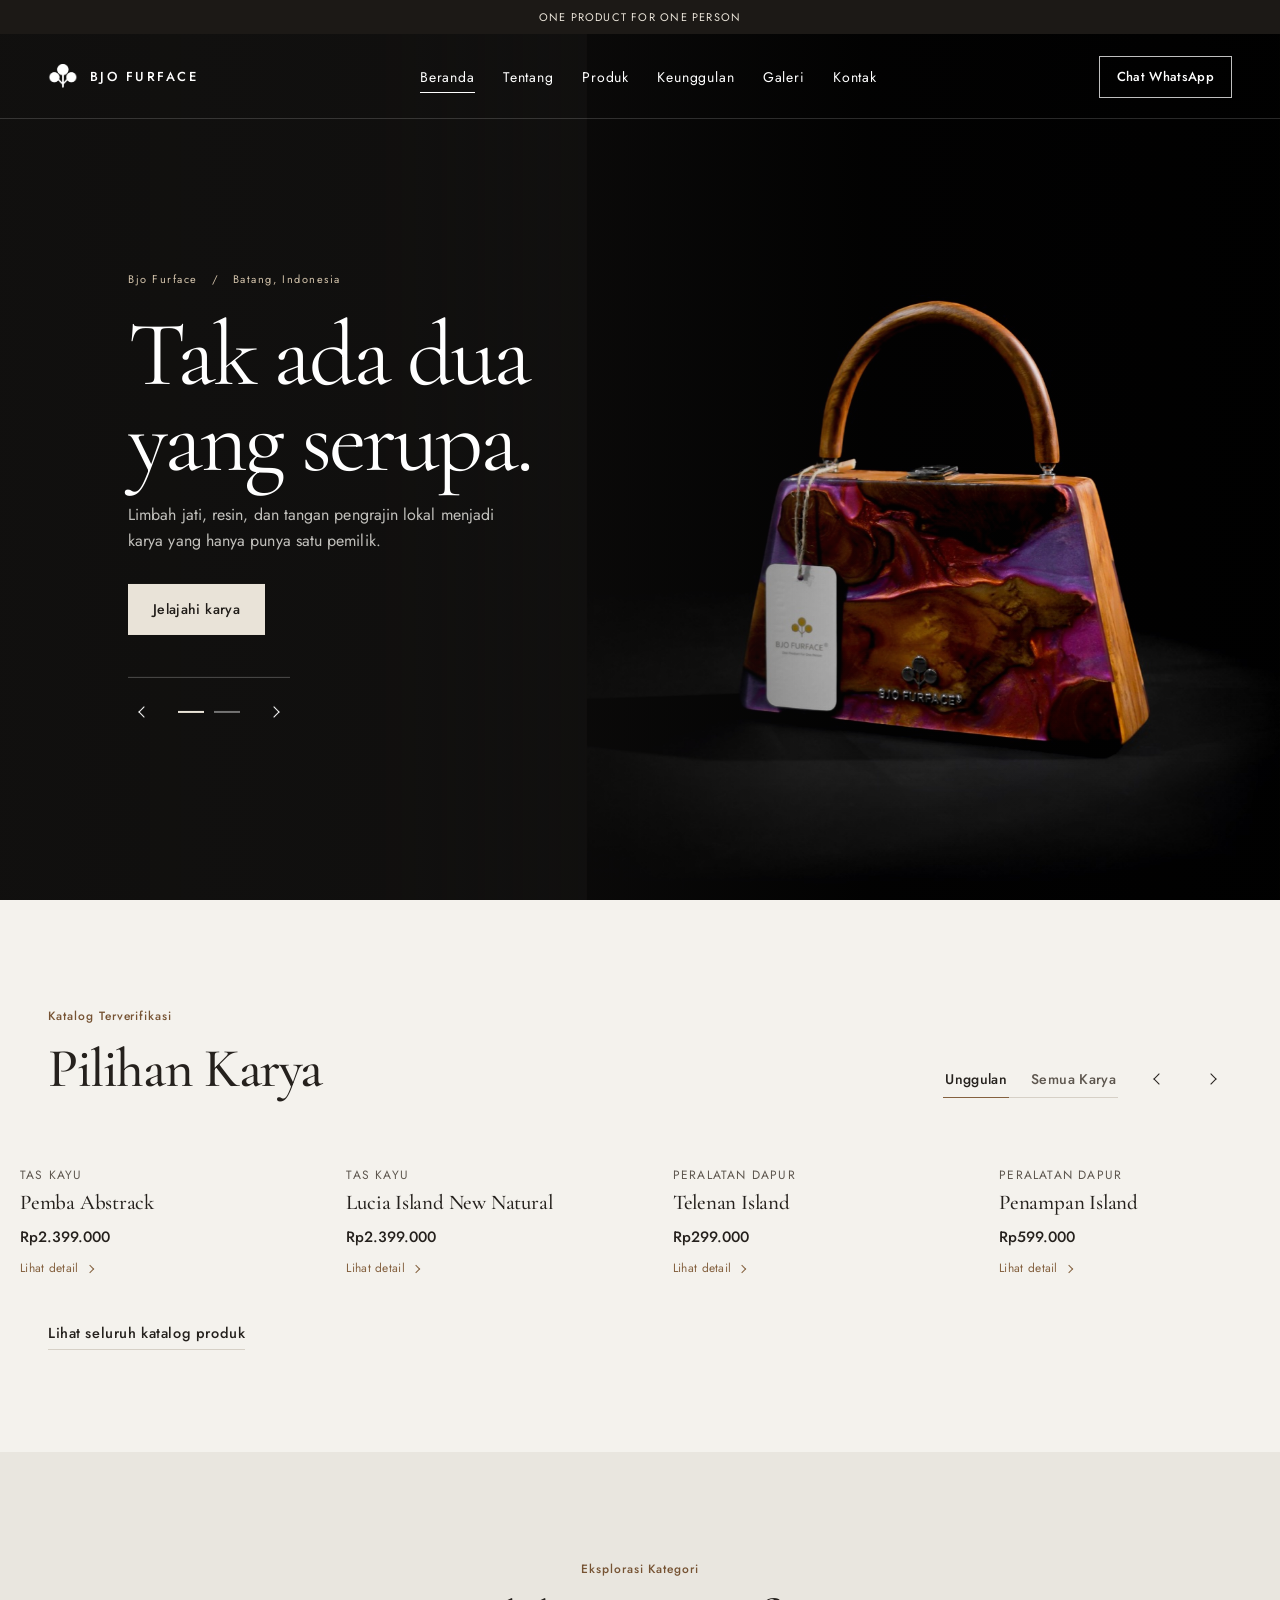
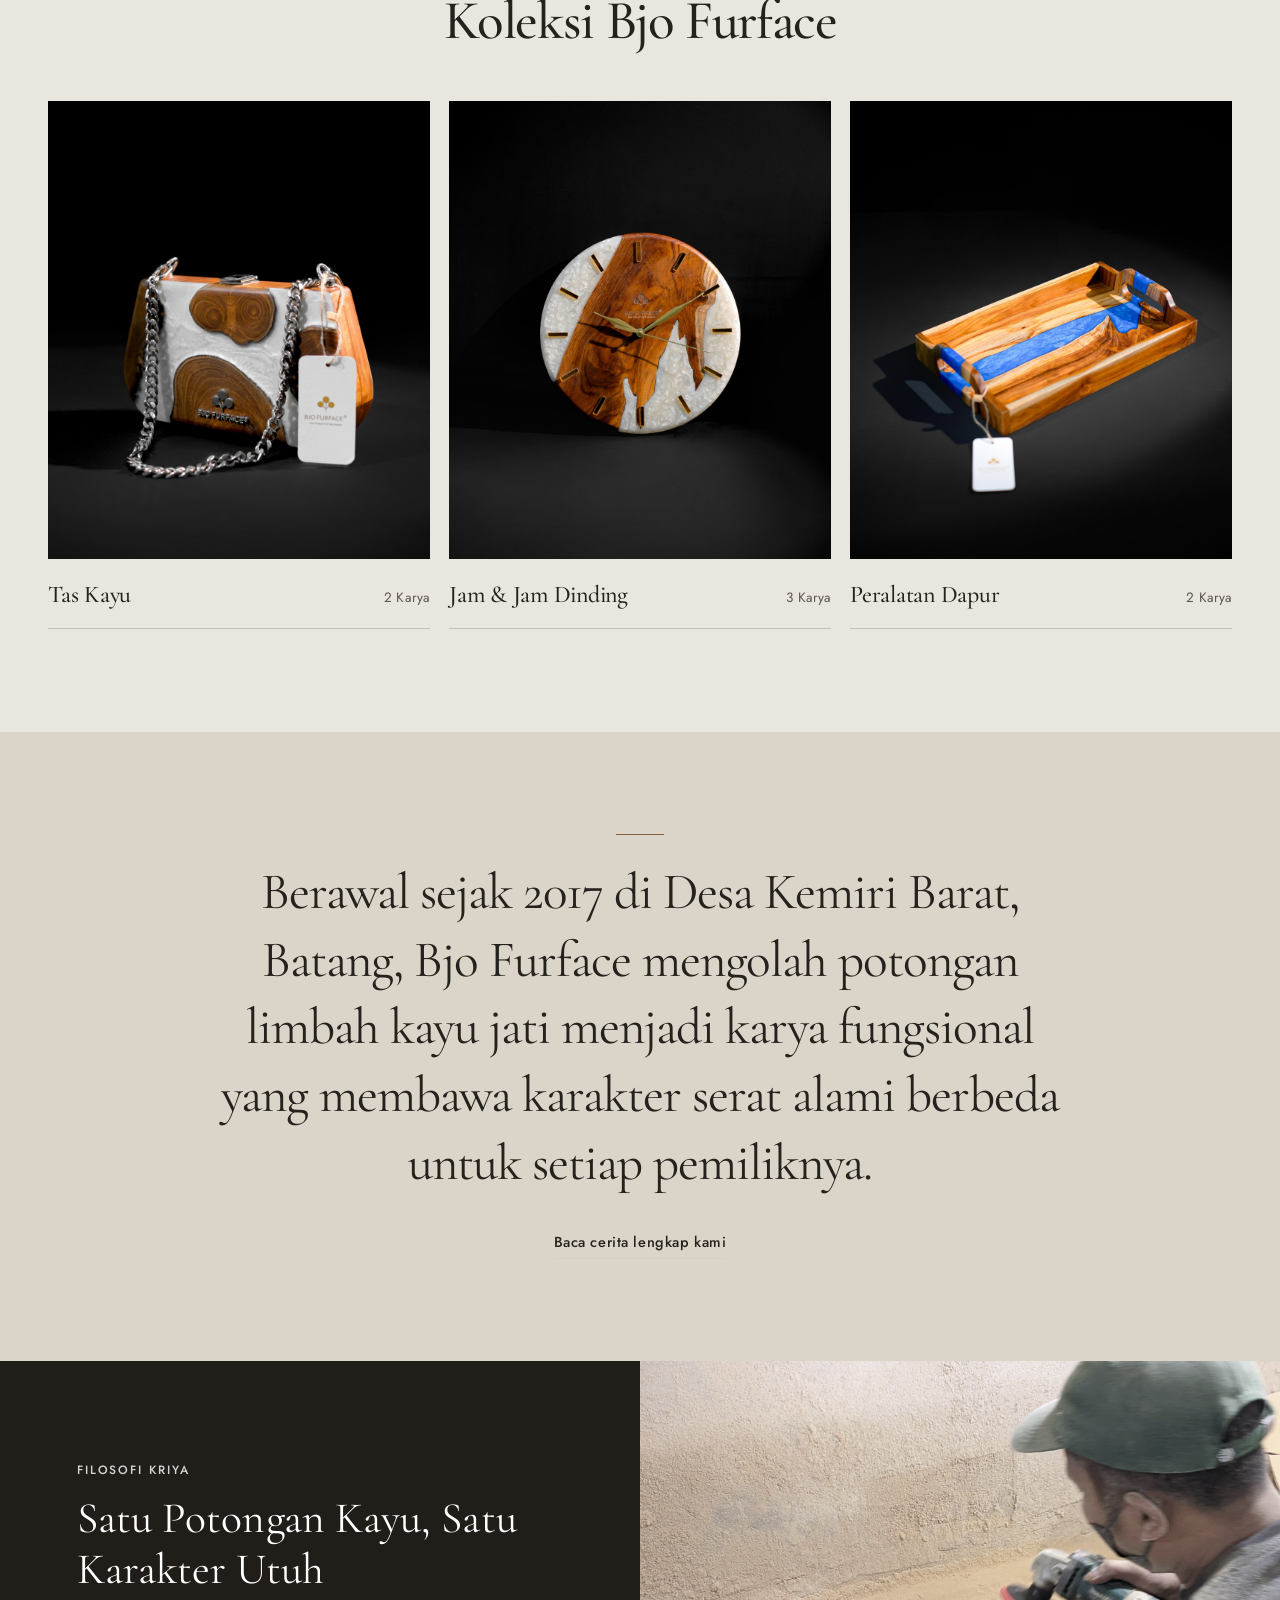
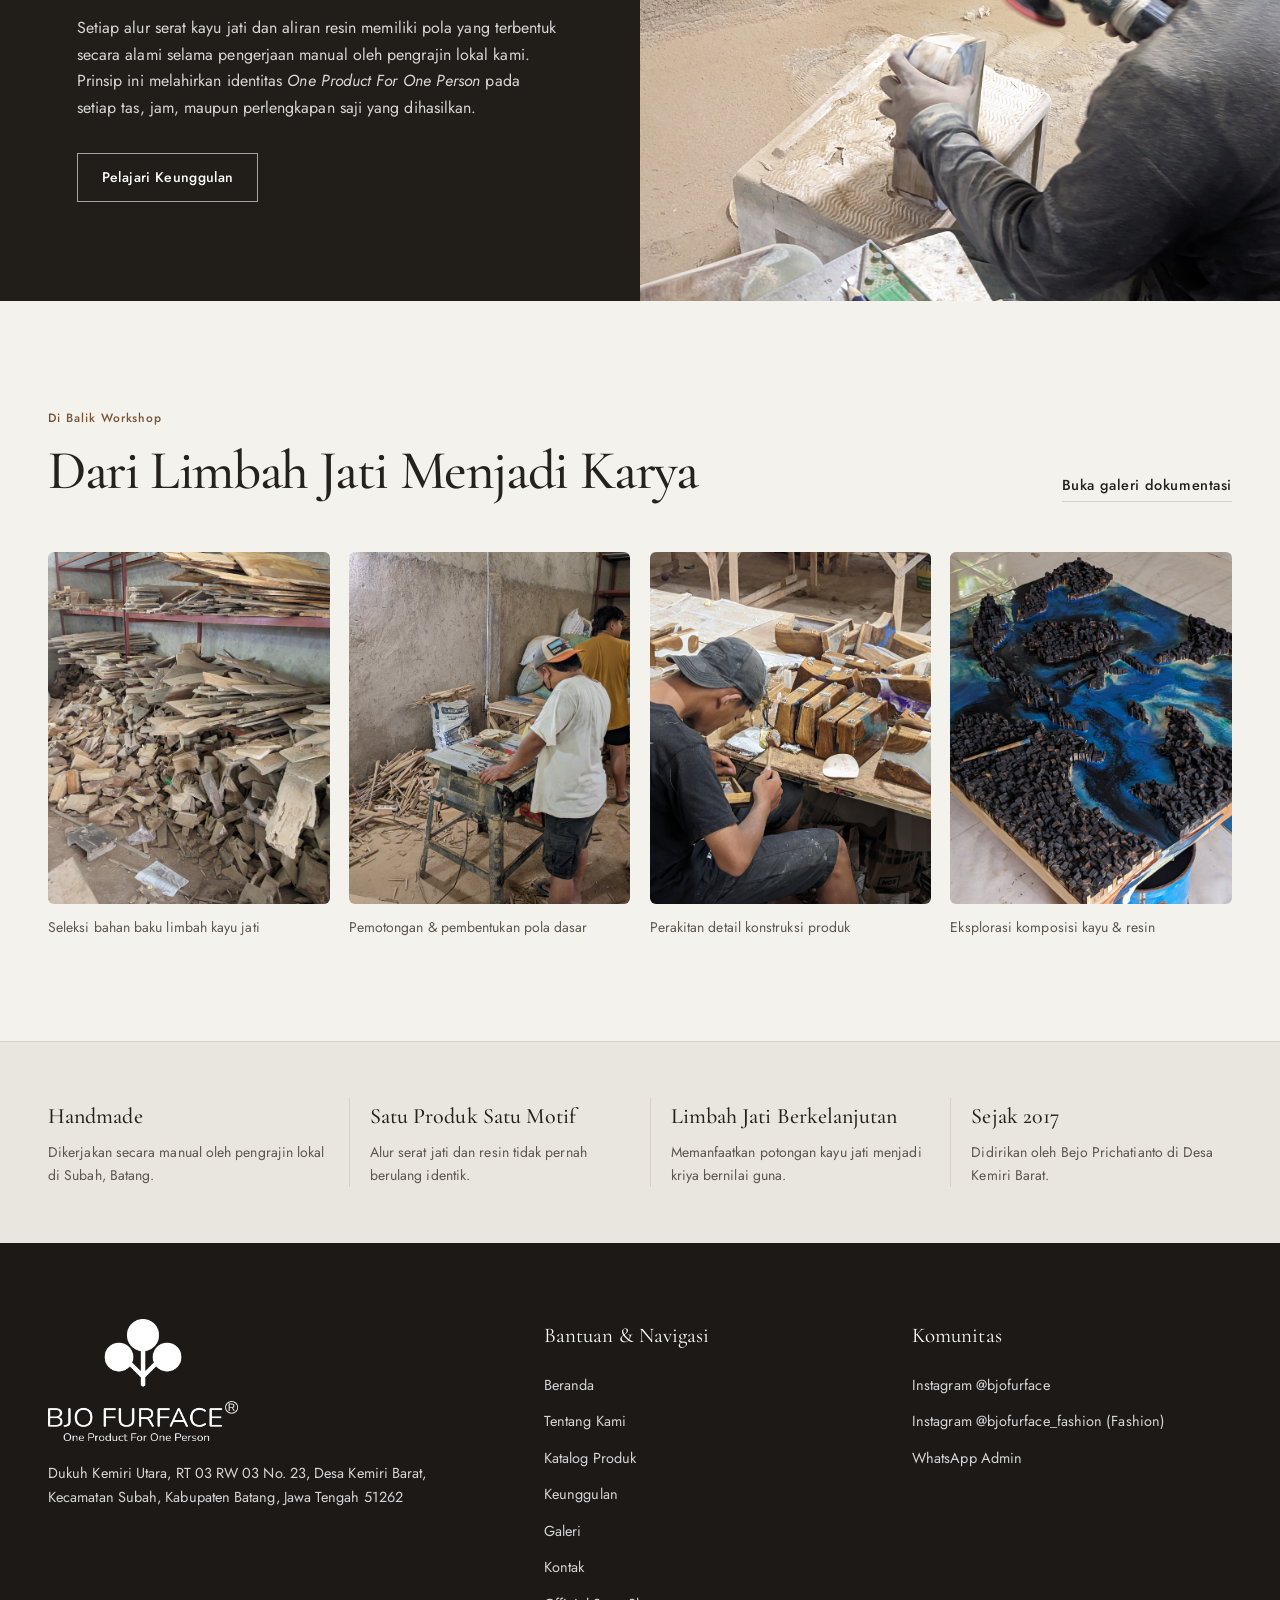
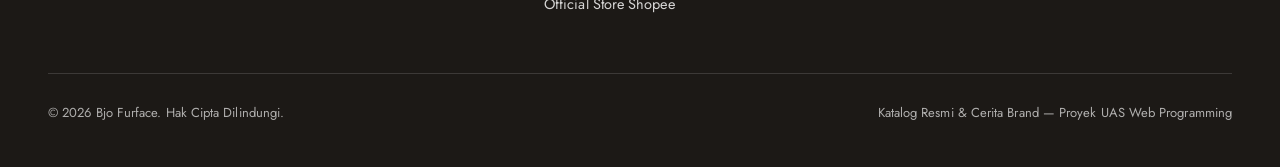
==== commit 413ac11f: "Heavy Changes" ====
--- a/index.html
+++ b/index.html
@@ -52,7 +52,7 @@
 
             <div class="header-actions">
                 <!-- GANTI: nomor WA resmi dari admin -->
-                <a href="https://wa.me/6280000000000?text=Halo%20Bjo%20Furface,%20saya%20ingin%20bertanya%20mengenai%20koleksi%20produk."
+                <a href="https://wa.me/6287739113037?text=Halo%20Bjo%20Furface,%20saya%20ingin%20bertanya%20mengenai%20koleksi%20produk."
                     target="_blank" rel="noopener noreferrer" class="btn btn-header-cta">
                     Chat WhatsApp
                 </a>
@@ -86,7 +86,7 @@
         </nav>
         <div class="mobile-drawer-footer">
             <!-- GANTI: nomor WA resmi dari admin -->
-            <a href="https://wa.me/6280000000000?text=Halo%20Bjo%20Furface,%20saya%20ingin%20bertanya%20mengenai%20koleksi%20produk."
+            <a href="https://wa.me/6287739113037?text=Halo%20Bjo%20Furface,%20saya%20ingin%20bertanya%20mengenai%20koleksi%20produk."
                 target="_blank" rel="noopener noreferrer" class="btn btn-primary btn-full">
                 Chat WhatsApp
             </a>
@@ -110,13 +110,14 @@
             </div>
 
             <div class="hero-content">
-                <p class="hero-eyebrow">Kerajinan Limbah Kayu Jati &bull; Batang</p>
-                <h1 class="hero-title">One Product For One Person</h1>
-                <a href="produk.html" class="btn btn-hero">Lihat Katalog</a>
+                <p class="hero-eyebrow">Bjo Furface &nbsp; / &nbsp; Batang, Indonesia</p>
+                <h1 class="hero-title">Tak ada dua<br>yang serupa.</h1>
+                <p class="hero-description">Limbah jati, resin, dan tangan pengrajin lokal menjadi karya yang hanya punya satu pemilik.</p>
+                <a href="produk.html" class="btn btn-hero">Jelajahi karya</a>
 
                 <div class="hero-controls" aria-label="Kontrol slide hero">
                     <button type="button" class="hero-arrow" id="hero-prev"
-                        aria-label="Slide sebelumnya">&#8592;</button>
+                        aria-label="Slide sebelumnya"></button>
                     <div class="hero-dots" role="tablist" aria-label="Pilih slide">
                         <button type="button" class="hero-dot is-active" data-hero-dot="0"
                             aria-label="Slide 1: Pemba Abstrack" aria-selected="true"></button>
@@ -124,7 +125,7 @@
                             aria-label="Slide 2: Lucia Island New Natural" aria-selected="false"></button>
                     </div>
                     <button type="button" class="hero-arrow" id="hero-next"
-                        aria-label="Slide berikutnya">&#8594;</button>
+                        aria-label="Slide berikutnya"></button>
                 </div>
             </div>
         </section>
@@ -147,9 +148,9 @@
                         </div>
                         <div class="carousel-nav-group">
                             <button type="button" class="circle-arrow-btn" id="featured-prev"
-                                aria-label="Geser produk ke kiri">&#8592;</button>
+                                aria-label="Geser produk ke kiri"></button>
                             <button type="button" class="circle-arrow-btn" id="featured-next"
-                                aria-label="Geser produk ke kanan">&#8594;</button>
+                                aria-label="Geser produk ke kanan"></button>
                         </div>
                     </div>
                 </div>
@@ -157,12 +158,19 @@
 
             <div class="featured-track-outer">
                 <div class="featured-track" id="featured-track" role="region" aria-label="Daftar produk pilihan">
-                    <!-- Dirender otomatis dari PRODUCTS di assets/js/script.js -->
+                    <article class="product-card">
+                        <div class="product-media"><span class="product-badge">Unggulan</span><img class="product-img product-img-primary" src="assets/img/pemba-abstrack.jpg" alt="Tas Pemba Abstrack dari kayu jati dan resin ungu" loading="lazy"></div>
+                        <div class="product-info"><span class="product-category-label">Tas Kayu</span><h3 class="product-title">Pemba Abstrack</h3><p class="product-price">Rp2.399.000</p></div>
+                    </article>
+                    <article class="product-card">
+                        <div class="product-media"><span class="product-badge">Unggulan</span><img class="product-img product-img-primary" src="assets/img/lucia-island-new-natural.jpg" alt="Tas Lucia Island New Natural dari kayu jati" loading="lazy"></div>
+                        <div class="product-info"><span class="product-category-label">Tas Kayu</span><h3 class="product-title">Lucia Island New Natural</h3><p class="product-price">Rp2.399.000</p></div>
+                    </article>
                 </div>
             </div>
 
             <div class="container featured-footer-action">
-                <a href="produk.html" class="text-link">Lihat seluruh katalog produk &#8594;</a>
+                <a href="produk.html" class="text-link">Lihat seluruh katalog produk</a>
             </div>
         </section>
 
@@ -183,7 +191,7 @@
                         </div>
                         <div class="collection-meta">
                             <h3 class="collection-title">Tas Kayu</h3>
-                            <span class="collection-count">2 Karya &rarr;</span>
+                            <span class="collection-count">2 Karya</span>
                         </div>
                     </a>
 
@@ -195,7 +203,7 @@
                         </div>
                         <div class="collection-meta">
                             <h3 class="collection-title">Jam &amp; Jam Dinding</h3>
-                            <span class="collection-count">3 Karya &rarr;</span>
+                            <span class="collection-count">3 Karya</span>
                         </div>
                     </a>
 
@@ -207,7 +215,7 @@
                         </div>
                         <div class="collection-meta">
                             <h3 class="collection-title">Peralatan Dapur</h3>
-                            <span class="collection-count">2 Karya &rarr;</span>
+                            <span class="collection-count">2 Karya</span>
                         </div>
                     </a>
                 </div>
@@ -222,7 +230,7 @@
                     Berawal sejak 2017 di Desa Kemiri Barat, Batang, Bjo Furface mengolah potongan limbah kayu jati
                     menjadi karya fungsional yang membawa karakter serat alami berbeda untuk setiap pemiliknya.
                 </h2>
-                <a href="tentang.html" class="text-link">Baca cerita lengkap kami &#8594;</a>
+                <a href="tentang.html" class="text-link">Baca cerita lengkap kami</a>
             </div>
         </section>
 
@@ -255,7 +263,7 @@
                         <span class="eyebrow-accent">Di Balik Workshop</span>
                         <h2 id="heading-process-preview" class="section-title">Dari Limbah Jati Menjadi Karya</h2>
                     </div>
-                    <a href="galeri.html" class="text-link">Buka galeri dokumentasi &#8594;</a>
+                    <a href="galeri.html" class="text-link">Buka galeri dokumentasi</a>
                 </div>
 
                 <div class="process-preview-grid">
@@ -360,7 +368,7 @@
                                 rel="noopener noreferrer">Instagram @bjofurface_fashion (Fashion)</a></li>
                         <li>
                             <!-- GANTI: nomor WA resmi dari admin -->
-                            <a href="https://wa.me/6280000000000?text=Halo%20Bjo%20Furface,%20saya%20menghubungi%20dari%20website%20resmi."
+                            <a href="https://wa.me/6287739113037?text=Halo%20Bjo%20Furface,%20saya%20menghubungi%20dari%20website%20resmi."
                                 target="_blank" rel="noopener noreferrer">WhatsApp Admin</a>
                         </li>
                     </ul>
@@ -377,11 +385,11 @@
 
     <!-- Sticky Mobile WhatsApp CTA & Back to Top -->
     <!-- GANTI: nomor WA resmi dari admin -->
-    <a href="https://wa.me/6280000000000?text=Halo%20Bjo%20Furface,%20saya%20ingin%20bertanya%20tentang%20produk."
+    <a href="https://wa.me/6287739113037?text=Halo%20Bjo%20Furface,%20saya%20ingin%20bertanya%20tentang%20produk."
         target="_blank" rel="noopener noreferrer" class="mobile-sticky-wa">
         Chat WhatsApp
     </a>
-    <button type="button" class="back-to-top" id="back-to-top" aria-label="Kembali ke atas halaman">&#8593;</button>
+    <button type="button" class="back-to-top" id="back-to-top" aria-label="Kembali ke atas halaman"></button>
 </body>
 
-</html>+</html>
--- a/assets/css/style.css
+++ b/assets/css/style.css
@@ -733,6 +733,25 @@
   flex-direction: column;
 }
 
+.product-card-trigger {
+  display: flex;
+  flex: 1;
+  flex-direction: column;
+  width: 100%;
+  padding: 0;
+  border: 0;
+  background: transparent;
+  color: inherit;
+  font: inherit;
+  text-align: left;
+  cursor: pointer;
+}
+
+.product-card-trigger:focus-visible {
+  outline: 1px solid var(--accent-brass);
+  outline-offset: 5px;
+}
+
 .product-media {
   position: relative;
   aspect-ratio: 2 / 3;
@@ -779,62 +798,34 @@
   border-radius: 999px;
 }
 
-.product-hover-actions {
-  position: absolute;
-  left: 12px;
-  right: 12px;
-  bottom: 12px;
-  z-index: 3;
-  display: flex;
-  flex-wrap: wrap;
-  gap: 8px;
-  opacity: 0;
-  transform: translateY(8px);
-  transition: opacity 400ms var(--ease-luxury), transform 400ms var(--ease-luxury);
-}
-
-.product-card:hover .product-hover-actions,
-.product-card:focus-within .product-hover-actions {
-  opacity: 1;
-  transform: translateY(0);
-}
-
-.pill-action {
-  flex: 1 1 auto;
+.product-info {
+  width: 100%;
+  padding-top: 16px;
+}
+
+.product-card-cue {
   display: inline-flex;
   align-items: center;
-  justify-content: center;
-  padding: 9px 12px;
-  border-radius: 999px;
+  gap: 8px;
+  margin-top: 10px;
+  color: var(--accent-brass);
   font-size: 12px;
-  font-weight: 500;
-  letter-spacing: 0.04em;
-  text-align: center;
-  transition: background-color var(--dur-fast) var(--ease-luxury), color var(--dur-fast) var(--ease-luxury);
-}
-
-.pill-action-wa {
-  background-color: var(--bg-primary);
-  color: var(--text-primary);
-}
-
-.pill-action-wa:hover {
-  background-color: var(--bg-dark);
-  color: var(--text-light);
-}
-
-.pill-action-shopee {
-  background-color: rgba(36, 26, 18, 0.92);
-  color: var(--text-light);
-}
-
-.pill-action-shopee:hover {
-  background-color: var(--accent-brass);
-  color: var(--text-light);
-}
-
-.product-info {
-  padding-top: 16px;
+  letter-spacing: 0.025em;
+}
+
+.product-card-cue::after {
+  content: "";
+  width: 6px;
+  height: 6px;
+  border-top: 1px solid currentColor;
+  border-right: 1px solid currentColor;
+  transform: rotate(45deg);
+  transition: transform 250ms var(--ease-luxury);
+}
+
+.product-card-trigger:hover .product-card-cue::after,
+.product-card-trigger:focus-visible .product-card-cue::after {
+  transform: translateX(3px) rotate(45deg);
 }
 
 .product-category-label {
@@ -1744,7 +1735,6 @@
   }
 
   .collection-grid,
-  .product-grid,
   .process-preview-grid,
   .process-steps-grid,
   .advantage-grid,
@@ -1763,12 +1753,6 @@
   .usp-item:first-child {
     border-top: 0;
     padding-top: 0;
-  }
-
-  /* Always reveal card action pills on touch/mobile */
-  .product-hover-actions {
-    opacity: 1;
-    transform: translateY(0);
   }
 
   .mobile-sticky-wa {
@@ -1796,6 +1780,78 @@
   }
 }
 
+/* Editorial motion: slow the first look, then let each group arrive in turn. */
+.hero-slide.is-active .hero-img {
+  animation: hero-image-settle 8s cubic-bezier(0.2, 0.65, 0.25, 1) both;
+}
+
+@keyframes hero-image-settle {
+  from { transform: scale(1.055); }
+  to { transform: scale(1); }
+}
+
+.hero-content > * {
+  animation: hero-copy-arrive 720ms cubic-bezier(0.2, 0.7, 0.2, 1) both;
+}
+
+.hero-content > :nth-child(1) { animation-delay: 100ms; }
+.hero-content > :nth-child(2) { animation-delay: 220ms; }
+.hero-content > :nth-child(3) { animation-delay: 340ms; }
+.hero-content > :nth-child(4) { animation-delay: 460ms; }
+.hero-content > :nth-child(5) { animation-delay: 560ms; }
+
+@keyframes hero-copy-arrive {
+  from { opacity: 0; transform: translateY(18px); }
+  to { opacity: 1; transform: translateY(0); }
+}
+
+.reveal {
+  filter: blur(4px);
+  transform: translateY(22px);
+  transition:
+    opacity 700ms var(--ease-luxury),
+    transform 700ms var(--ease-luxury),
+    filter 700ms var(--ease-luxury);
+  transition-delay: var(--reveal-delay, 0ms);
+}
+
+.reveal.is-revealed {
+  filter: blur(0);
+}
+
+.product-img {
+  transition: opacity 600ms var(--ease-luxury), transform 900ms var(--ease-luxury);
+}
+
+.product-card:hover .product-img-primary,
+.product-card:focus-within .product-img-primary {
+  transform: scale(1.045);
+}
+
+.collection-media img,
+.process-media img,
+.story-media img {
+  transition: transform 900ms var(--ease-luxury);
+}
+
+.collection-card:hover .collection-media img,
+.process-card:hover .process-media img,
+.story-media:hover img {
+  transform: scale(1.035);
+}
+
+@media (prefers-reduced-motion: reduce) {
+  .hero-slide.is-active .hero-img,
+  .hero-content > * {
+    animation: none;
+  }
+
+  .reveal {
+    filter: none;
+    transition-delay: 0ms;
+  }
+}
+
 /* Accessibility: Reduced Motion */
 @media (prefers-reduced-motion: reduce) {
   html {
@@ -1814,4 +1870,846 @@
     opacity: 1;
     transform: none;
   }
-}+}
+
+/* Bjo Furface: material-led art direction */
+:root {
+  --bg-primary: #F4F2ED;
+  --bg-secondary: #E9E6DF;
+  --bg-dark: #1C1916;
+  --text-primary: #25211D;
+  --text-muted: #5D564E;
+  --border-color: #D6D0C6;
+  --accent-brass: #84613F;
+  --gutter: clamp(14px, 1.5vw, 22px);
+}
+
+body {
+  background: var(--bg-primary);
+  letter-spacing: 0.005em;
+}
+
+.announcement-bar {
+  height: 34px;
+  background: #1C1916;
+  border: 0;
+  color: #E9E3D8;
+}
+
+.announcement-text {
+  font-size: 11px;
+  letter-spacing: 0.11em;
+}
+
+.site-header.is-solid,
+.site-header.is-transparent.is-scrolled {
+  background: rgba(244, 242, 237, 0.97);
+  border-color: var(--border-color);
+  backdrop-filter: blur(14px);
+}
+
+.header-inner {
+  height: 82px;
+}
+
+.brand-name {
+  letter-spacing: 0.19em;
+  font-size: 13px;
+}
+
+.btn,
+.btn-header-cta,
+.product-media,
+.collection-media,
+.contact-form-card,
+.form-input,
+.form-textarea {
+  border-radius: 0;
+}
+
+.btn {
+  letter-spacing: 0.025em;
+}
+
+.btn-header-cta {
+  padding-inline: 17px;
+}
+
+.hero-section {
+  height: calc(100svh - 34px);
+  min-height: 620px;
+  background: #11100F;
+  isolation: isolate;
+}
+
+.hero-section::after {
+  content: "";
+  position: absolute;
+  inset: 0;
+  z-index: 1;
+  pointer-events: none;
+  background: linear-gradient(90deg, rgba(17, 16, 15, 0.98) 0%, rgba(17, 16, 15, 0.88) 32%, rgba(17, 16, 15, 0.12) 68%, rgba(17, 16, 15, 0.04) 100%);
+}
+
+.hero-slide {
+  inset: 0 0 0 35%;
+}
+
+.hero-img {
+  object-fit: contain;
+  object-position: right center;
+}
+
+.hero-content {
+  left: clamp(28px, 10vw, 150px);
+  top: 50%;
+  bottom: auto;
+  transform: translateY(-43%);
+  width: min(46%, 590px);
+  padding: 0;
+  text-align: left;
+}
+
+.hero-eyebrow {
+  margin-bottom: 24px;
+  color: #D3C3AB;
+  font-size: 11px;
+  letter-spacing: 0.14em;
+  text-transform: none;
+}
+
+.hero-title {
+  max-width: 600px;
+  margin-bottom: 18px;
+  font-size: clamp(54px, 7.2vw, 100px);
+  line-height: 0.93;
+  letter-spacing: -0.035em;
+}
+
+.hero-description {
+  max-width: 390px;
+  margin: 0 0 30px;
+  color: rgba(244, 242, 237, 0.78);
+  font-size: 16px;
+  line-height: 1.65;
+}
+
+.btn-hero {
+  min-height: 48px;
+  padding-inline: 24px;
+  background: #E9E3D8;
+  border-color: #E9E3D8;
+  color: #211D19;
+}
+
+.hero-controls {
+  display: flex;
+  width: fit-content;
+  margin-top: 42px;
+  padding-top: 18px;
+  border-top: 1px solid rgba(255, 255, 255, 0.24);
+}
+
+.hero-arrow {
+  width: 32px;
+  height: 32px;
+  border-radius: 0;
+}
+
+.hero-dot {
+  width: 26px;
+  height: 2px;
+  border: 0;
+  border-radius: 0;
+  background: rgba(255, 255, 255, 0.42);
+}
+
+.hero-dot.is-active {
+  background: #E9E3D8;
+  transform: none;
+}
+
+.section {
+  padding-block: clamp(76px, 8vw, 116px);
+}
+
+.section-featured {
+  background: var(--bg-primary);
+}
+
+.section-collections {
+  background: var(--bg-secondary);
+}
+
+.eyebrow-accent,
+.contact-label {
+  color: #765333;
+  letter-spacing: 0.08em;
+  text-transform: none;
+}
+
+.section-title {
+  font-size: clamp(38px, 4.3vw, 58px);
+  letter-spacing: -0.025em;
+}
+
+.section-header-row {
+  margin-bottom: 50px;
+}
+
+.tab-btn {
+  text-transform: none;
+  letter-spacing: 0.025em;
+}
+
+.tab-btn.is-active {
+  border-bottom-color: #84613F;
+}
+
+.circle-arrow-btn {
+  border-radius: 0;
+  background: transparent;
+}
+
+.product-media {
+  aspect-ratio: 4 / 5;
+  background: #181614;
+}
+
+.product-img {
+  object-fit: contain;
+  object-position: center;
+}
+
+.product-badge {
+  top: 12px;
+  left: 12px;
+  padding: 5px 9px;
+  border-radius: 0;
+  background: #E9E3D8;
+  font-size: 10px;
+  letter-spacing: 0.07em;
+}
+
+.product-title,
+.collection-title {
+  letter-spacing: -0.01em;
+}
+
+.collection-media {
+  aspect-ratio: 5 / 6;
+}
+
+.collection-meta {
+  border-color: #C8C0B5;
+}
+
+.section-statement {
+  background: #DBD4C8;
+}
+
+.editorial-statement {
+  max-width: 1000px;
+  margin-inline: auto;
+  font-size: clamp(30px, 4vw, 52px);
+  letter-spacing: -0.02em;
+}
+
+.brass-rule {
+  background: #84613F;
+}
+
+.section-split-dark {
+  background: #211D19;
+}
+
+.split-dark-media img {
+  filter: saturate(0.78);
+}
+
+.page-banner {
+  background: var(--bg-secondary);
+  border-bottom: 1px solid var(--border-color);
+}
+
+.page-title {
+  font-size: clamp(44px, 6vw, 74px);
+  letter-spacing: -0.03em;
+}
+
+.advantage-index {
+  font-family: var(--font-serif);
+  font-size: 19px;
+  font-weight: 400;
+  font-style: italic;
+  line-height: 1;
+  letter-spacing: 0.01em;
+}
+
+.site-footer {
+  background: #1C1916;
+}
+
+@media (max-width: 860px) {
+  .hero-content {
+    left: 7vw;
+    width: 52%;
+  }
+
+  .hero-slide {
+    left: 24%;
+  }
+}
+
+@media (max-width: 640px) {
+  .hero-section {
+    height: calc(100svh - 34px);
+    min-height: 680px;
+    max-height: 820px;
+  }
+
+  .hero-section::after {
+    background: linear-gradient(0deg, rgba(17, 16, 15, 0.99) 0%, rgba(17, 16, 15, 0.9) 43%, rgba(17, 16, 15, 0.08) 78%);
+  }
+
+  .hero-slide {
+    inset: 0;
+  }
+
+  .hero-img {
+    object-fit: contain;
+    object-position: center top;
+    height: 62%;
+  }
+
+  .hero-content {
+    top: auto;
+    bottom: 42px;
+    left: 24px;
+    width: auto;
+    right: 24px;
+    transform: none;
+  }
+
+  .hero-eyebrow {
+    margin-bottom: 14px;
+    font-size: 10px;
+  }
+
+  .hero-title {
+    font-size: clamp(50px, 13vw, 72px);
+    margin-bottom: 12px;
+  }
+
+  .hero-description {
+    max-width: 330px;
+    font-size: 14px;
+    margin-bottom: 20px;
+  }
+
+  .hero-controls {
+    margin-top: 24px;
+    padding-top: 12px;
+  }
+
+  .section-header-row {
+    align-items: flex-start;
+  }
+}
+
+/* Fine, consistent chevrons keep directional controls quiet and legible. */
+.hero-arrow,
+.circle-arrow-btn,
+.lightbox-nav,
+.back-to-top {
+  font-size: 0;
+}
+
+.hero-arrow,
+.circle-arrow-btn,
+.lightbox-nav {
+  border: 0;
+  border-radius: 0;
+  background: transparent;
+}
+
+.hero-arrow::before,
+.circle-arrow-btn::before,
+.lightbox-nav::before,
+.back-to-top::before {
+  content: "";
+  display: block;
+  width: 8px;
+  height: 8px;
+  border-right: 1px solid currentColor;
+  border-bottom: 1px solid currentColor;
+  transform: rotate(-45deg);
+  transition: transform 300ms var(--ease-luxury), color 300ms var(--ease-luxury);
+}
+
+#hero-prev::before,
+#featured-prev::before,
+.lightbox-prev::before {
+  transform: rotate(135deg);
+}
+
+.back-to-top {
+  border-radius: 0;
+  border-color: var(--border-color);
+  background: var(--bg-primary);
+  color: var(--text-primary);
+}
+
+.back-to-top::before {
+  transform: rotate(225deg);
+}
+
+.back-to-top:hover,
+.circle-arrow-btn:hover {
+  color: var(--accent-brass);
+}
+
+.lightbox-nav:hover {
+  background: rgba(255, 255, 255, 0.12);
+}
+
+:focus-visible {
+  outline-color: var(--accent-brass);
+}
+
+.eyebrow-accent,
+.contact-label {
+  color: #765333;
+}
+
+.tab-btn.is-active {
+  border-bottom-color: var(--accent-brass);
+}
+
+.text-link:hover,
+.collection-card:hover .collection-count {
+  color: var(--accent-brass);
+  border-color: var(--accent-brass);
+}
+
+.filter-btn.is-active {
+  background: var(--text-primary);
+  border-color: var(--text-primary);
+}
+
+.product-img {
+  object-fit: cover;
+  object-position: center;
+}
+
+.catalog-price-note {
+  margin: -20px 0 28px;
+  color: var(--text-muted);
+  font-size: 13px;
+}
+
+.catalog-no-script {
+  grid-column: 1 / -1;
+  color: var(--text-muted);
+}
+
+@media (max-width: 640px) {
+  .product-grid {
+    grid-template-columns: repeat(2, minmax(0, 1fr));
+    gap: 26px 12px;
+  }
+
+  .product-grid .editorial-grid-tile {
+    grid-column: 1 / -1;
+  }
+
+  .product-card .product-title {
+    font-size: 19px;
+  }
+
+  .product-card .product-price {
+    font-size: 14px;
+  }
+}
+
+/* Small cropped resin details follow the user's scroll direction. */
+.resin-scroll-art {
+  position: fixed;
+  inset: 0;
+  z-index: 5;
+  overflow: hidden;
+  pointer-events: none;
+}
+
+.resin-scroll-art__shape {
+  position: absolute;
+  width: clamp(205px, 24vw, 370px);
+  aspect-ratio: 1.12;
+  background-repeat: no-repeat;
+  background-size: 100% 100%;
+  background-position: center;
+  opacity: 0;
+  filter: drop-shadow(0 12px 20px rgba(16, 27, 37, 0.24));
+  transition: opacity 650ms var(--ease-luxury), transform 1s var(--ease-luxury), filter 500ms var(--ease-luxury);
+}
+
+.resin-scroll-art__shape::before,
+.resin-scroll-art__shape::after {
+  content: none;
+}
+
+.resin-scroll-art__shape--top-right {
+  top: -96px;
+  right: -96px;
+  aspect-ratio: 560 / 631;
+  background-image: url("../img/resin-accent-top.png");
+  transform: translate3d(18px, -14px, 0) scale(0.94);
+}
+
+.resin-scroll-art__shape--bottom-left {
+  bottom: -86px;
+  left: -92px;
+  aspect-ratio: 630 / 543;
+  background-image: url("../img/resin-accent-bottom.png");
+  transform: translate3d(-16px, 14px, 0) scale(0.94);
+}
+
+body.resin-scroll-down .resin-scroll-art__shape--top-right,
+body.resin-scroll-up .resin-scroll-art__shape--bottom-left {
+  opacity: 0.78;
+  transform: translate3d(0, 0, 0) scale(1);
+}
+
+body.resin-glow-top .resin-scroll-art__shape--top-right,
+body.resin-glow-bottom .resin-scroll-art__shape--bottom-left {
+  animation: resin-first-glow 1.25s var(--ease-luxury) both;
+}
+
+@keyframes resin-first-glow {
+  0%, 100% { filter: drop-shadow(0 12px 20px rgba(16, 27, 37, 0.24)); }
+  38% {
+    filter: drop-shadow(0 0 20px rgba(110, 220, 255, 0.72))
+      drop-shadow(0 0 48px rgba(41, 157, 220, 0.4))
+      drop-shadow(0 15px 24px rgba(16, 27, 37, 0.25));
+  }
+}
+
+@media (max-width: 640px) {
+  .resin-scroll-art__shape {
+    width: clamp(160px, 52vw, 220px);
+  }
+
+  body.resin-scroll-down .resin-scroll-art__shape--top-right,
+  body.resin-scroll-up .resin-scroll-art__shape--bottom-left {
+    opacity: 0.68;
+  }
+
+  .resin-scroll-art__shape--top-right {
+    top: calc(64px + env(safe-area-inset-top, 0px));
+    right: -62px;
+  }
+
+  .resin-scroll-art__shape--bottom-left {
+    bottom: calc(-20px - env(safe-area-inset-bottom, 0px));
+    left: -72px;
+  }
+}
+
+@media (prefers-reduced-motion: reduce) {
+  .resin-scroll-art__shape {
+    transition: none;
+  }
+
+  body.resin-glow-top .resin-scroll-art__shape--top-right,
+  body.resin-glow-bottom .resin-scroll-art__shape--bottom-left {
+    animation: none;
+  }
+}
+
+/* Product detail keeps the imagery clear until someone asks to see more. */
+.product-detail-dialog {
+  width: min(1080px, calc(100vw - 48px));
+  max-width: none;
+  height: min(88dvh, 840px);
+  max-height: calc(100dvh - 48px);
+  margin: auto;
+  padding: 0;
+  overflow: hidden;
+  border: 1px solid var(--border-color);
+  background: var(--bg-primary);
+  color: var(--text-primary);
+  box-shadow: 0 32px 100px rgba(0, 0, 0, 0.34);
+}
+
+.product-detail-dialog::backdrop {
+  background: rgba(20, 18, 16, 0.76);
+  backdrop-filter: blur(3px);
+}
+
+.product-detail-shell {
+  position: relative;
+  display: grid;
+  grid-template-columns: minmax(0, 1.05fr) minmax(340px, 0.95fr);
+  height: 100%;
+  max-height: calc(100dvh - 50px);
+  min-height: 0;
+}
+
+.product-detail-close {
+  position: absolute;
+  z-index: 4;
+  top: 14px;
+  right: 14px;
+  display: grid;
+  width: 42px;
+  height: 42px;
+  place-items: center;
+  border: 1px solid var(--border-color);
+  background: var(--bg-primary);
+  color: var(--text-primary);
+  font: 300 30px/1 var(--font-sans);
+  cursor: pointer;
+}
+
+.product-detail-gallery {
+  display: grid;
+  grid-template-rows: minmax(0, 1fr) auto;
+  gap: 12px;
+  min-width: 0;
+  min-height: 0;
+  padding: 24px;
+  background: var(--bg-secondary);
+}
+
+.product-detail-main-image {
+  position: relative;
+  display: grid;
+  width: 100%;
+  height: 100%;
+  min-height: 0;
+  aspect-ratio: auto;
+  place-items: center;
+  overflow: hidden;
+  background: #181614;
+}
+
+.product-detail-main-image > img {
+  width: 100%;
+  height: 100%;
+  object-fit: contain;
+}
+
+.product-detail-arrow {
+  position: absolute;
+  top: 50%;
+  display: grid;
+  width: 38px;
+  height: 38px;
+  place-items: center;
+  transform: translateY(-50%);
+  border: 1px solid rgba(255, 255, 255, 0.48);
+  background: rgba(20, 18, 16, 0.56);
+  color: #fff;
+  font: 300 27px/1 var(--font-sans);
+  cursor: pointer;
+}
+
+.product-detail-prev { left: 12px; }
+.product-detail-next { right: 12px; }
+
+.product-detail-photo-count {
+  position: absolute;
+  right: 12px;
+  bottom: 12px;
+  padding: 5px 8px;
+  background: rgba(20, 18, 16, 0.66);
+  color: #fff;
+  font-size: 11px;
+  letter-spacing: 0.08em;
+}
+
+.product-detail-thumbnails {
+  display: flex;
+  gap: 8px;
+  overflow-x: auto;
+  padding: 2px 0 4px;
+  scrollbar-width: thin;
+}
+
+.product-detail-thumb {
+  flex: 0 0 66px;
+  width: 66px;
+  height: 66px;
+  padding: 0;
+  overflow: hidden;
+  border: 1px solid transparent;
+  background: #181614;
+  cursor: pointer;
+}
+
+.product-detail-thumb.is-active {
+  border-color: var(--accent-brass);
+}
+
+.product-detail-thumb img {
+  width: 100%;
+  height: 100%;
+  object-fit: cover;
+}
+
+.product-detail-content {
+  display: flex;
+  flex-direction: column;
+  min-width: 0;
+  min-height: 0;
+  overflow-y: auto;
+  padding: clamp(34px, 5vw, 64px) clamp(26px, 4vw, 52px) 32px;
+}
+
+.product-detail-content h2 {
+  max-width: 440px;
+  margin: 12px 36px 10px 0;
+  font-family: var(--font-serif);
+  font-size: clamp(34px, 4vw, 54px);
+  font-weight: 400;
+  line-height: 1.04;
+  letter-spacing: -0.025em;
+}
+
+.product-detail-price {
+  margin: 0 0 20px;
+  font-size: 18px;
+  font-weight: 500;
+}
+
+.product-detail-description {
+  max-width: 48ch;
+  margin: 0 0 24px;
+  color: var(--text-muted);
+  font-size: 15px;
+  line-height: 1.8;
+}
+
+.product-detail-specs {
+  margin: 0;
+  border-top: 1px solid var(--border-color);
+}
+
+.product-detail-specs > div {
+  display: grid;
+  grid-template-columns: 88px minmax(0, 1fr);
+  gap: 16px;
+  padding: 13px 0;
+  border-bottom: 1px solid var(--border-color);
+  font-size: 13px;
+  line-height: 1.55;
+}
+
+.product-detail-specs dt {
+  color: var(--text-muted);
+}
+
+.product-detail-specs dd {
+  margin: 0;
+}
+
+.product-detail-note {
+  margin: 18px 0 22px;
+  color: var(--text-muted);
+  font-size: 12px;
+  line-height: 1.65;
+}
+
+.product-detail-actions {
+  display: grid;
+  grid-template-columns: 1fr 1fr;
+  gap: 10px;
+  margin-top: auto;
+}
+
+.product-detail-actions .btn {
+  min-height: 48px;
+  padding: 11px 14px;
+  border-radius: 0;
+  font-size: 12px;
+  letter-spacing: 0.025em;
+  text-align: center;
+}
+
+.product-detail-actions .btn-primary {
+  background: var(--bg-dark);
+  border-color: var(--bg-dark);
+  color: var(--text-light);
+}
+
+.product-detail-actions .btn-detail-secondary {
+  background: transparent;
+  border-color: var(--border-color);
+  color: var(--text-primary);
+}
+
+.product-detail-actions .btn-detail-secondary:hover {
+  border-color: var(--accent-brass);
+  color: var(--accent-brass);
+}
+
+@media (max-width: 760px) {
+  .product-detail-dialog {
+    position: fixed;
+    inset: 0;
+    width: 100vw;
+    height: 100dvh;
+    max-height: 100dvh;
+    margin: 0;
+    border: 0;
+  }
+
+  .product-detail-shell {
+    display: block;
+    width: 100%;
+    height: 100%;
+    max-height: 100%;
+    overflow-y: auto;
+    overscroll-behavior: contain;
+  }
+
+  .product-detail-gallery {
+    gap: 9px;
+    padding: 62px 16px 0;
+  }
+
+  .product-detail-main-image {
+    height: min(42svh, 390px);
+    min-height: 235px;
+    max-height: 390px;
+    aspect-ratio: auto;
+  }
+
+  .product-detail-thumb {
+    flex-basis: 58px;
+    width: 58px;
+    height: 58px;
+  }
+
+  .product-detail-content {
+    min-height: 0;
+    overflow: visible;
+    padding: 25px 22px 34px;
+  }
+
+  .product-detail-content h2 {
+    margin-right: 30px;
+    font-size: clamp(34px, 10vw, 46px);
+  }
+
+  .product-detail-actions {
+    grid-template-columns: 1fr;
+    margin-top: 0;
+  }
+}
+
+@media (prefers-reduced-motion: reduce) {
+  .product-card-cue::after {
+    transition: none;
+  }
+}
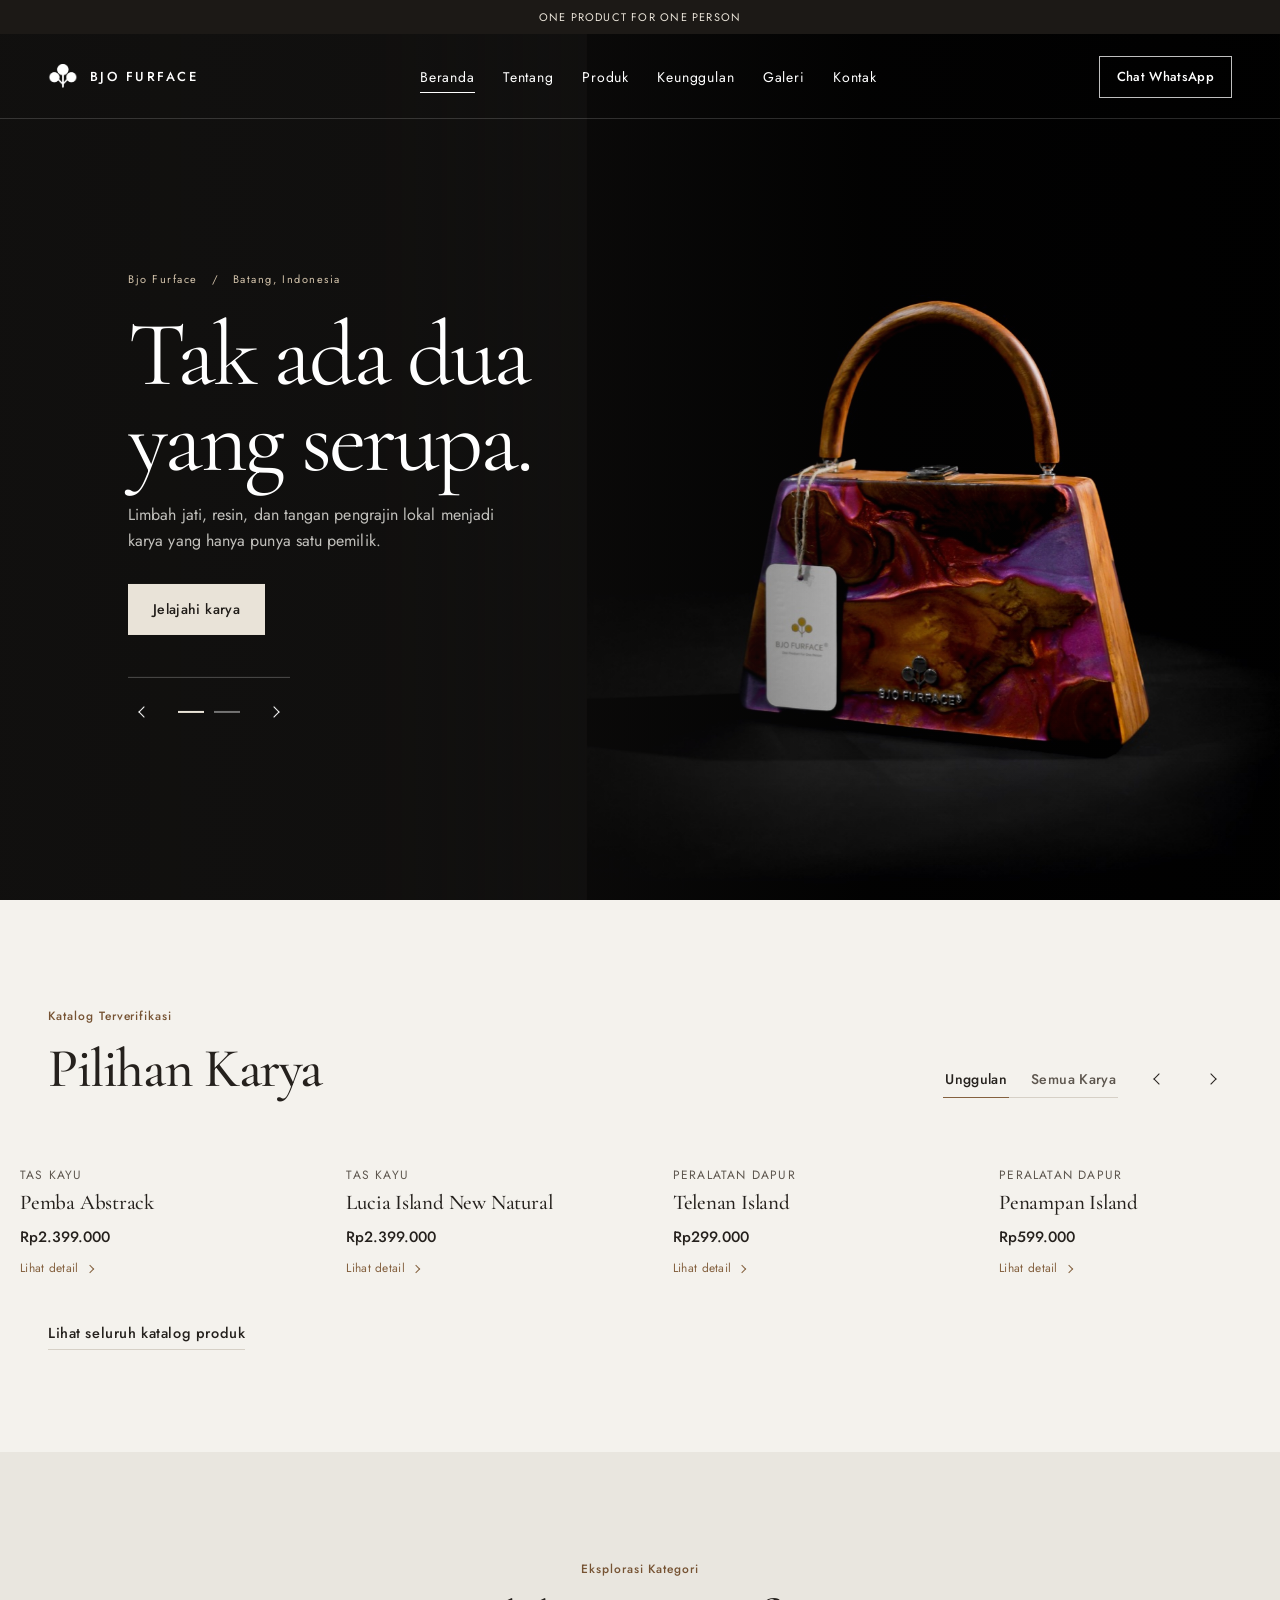
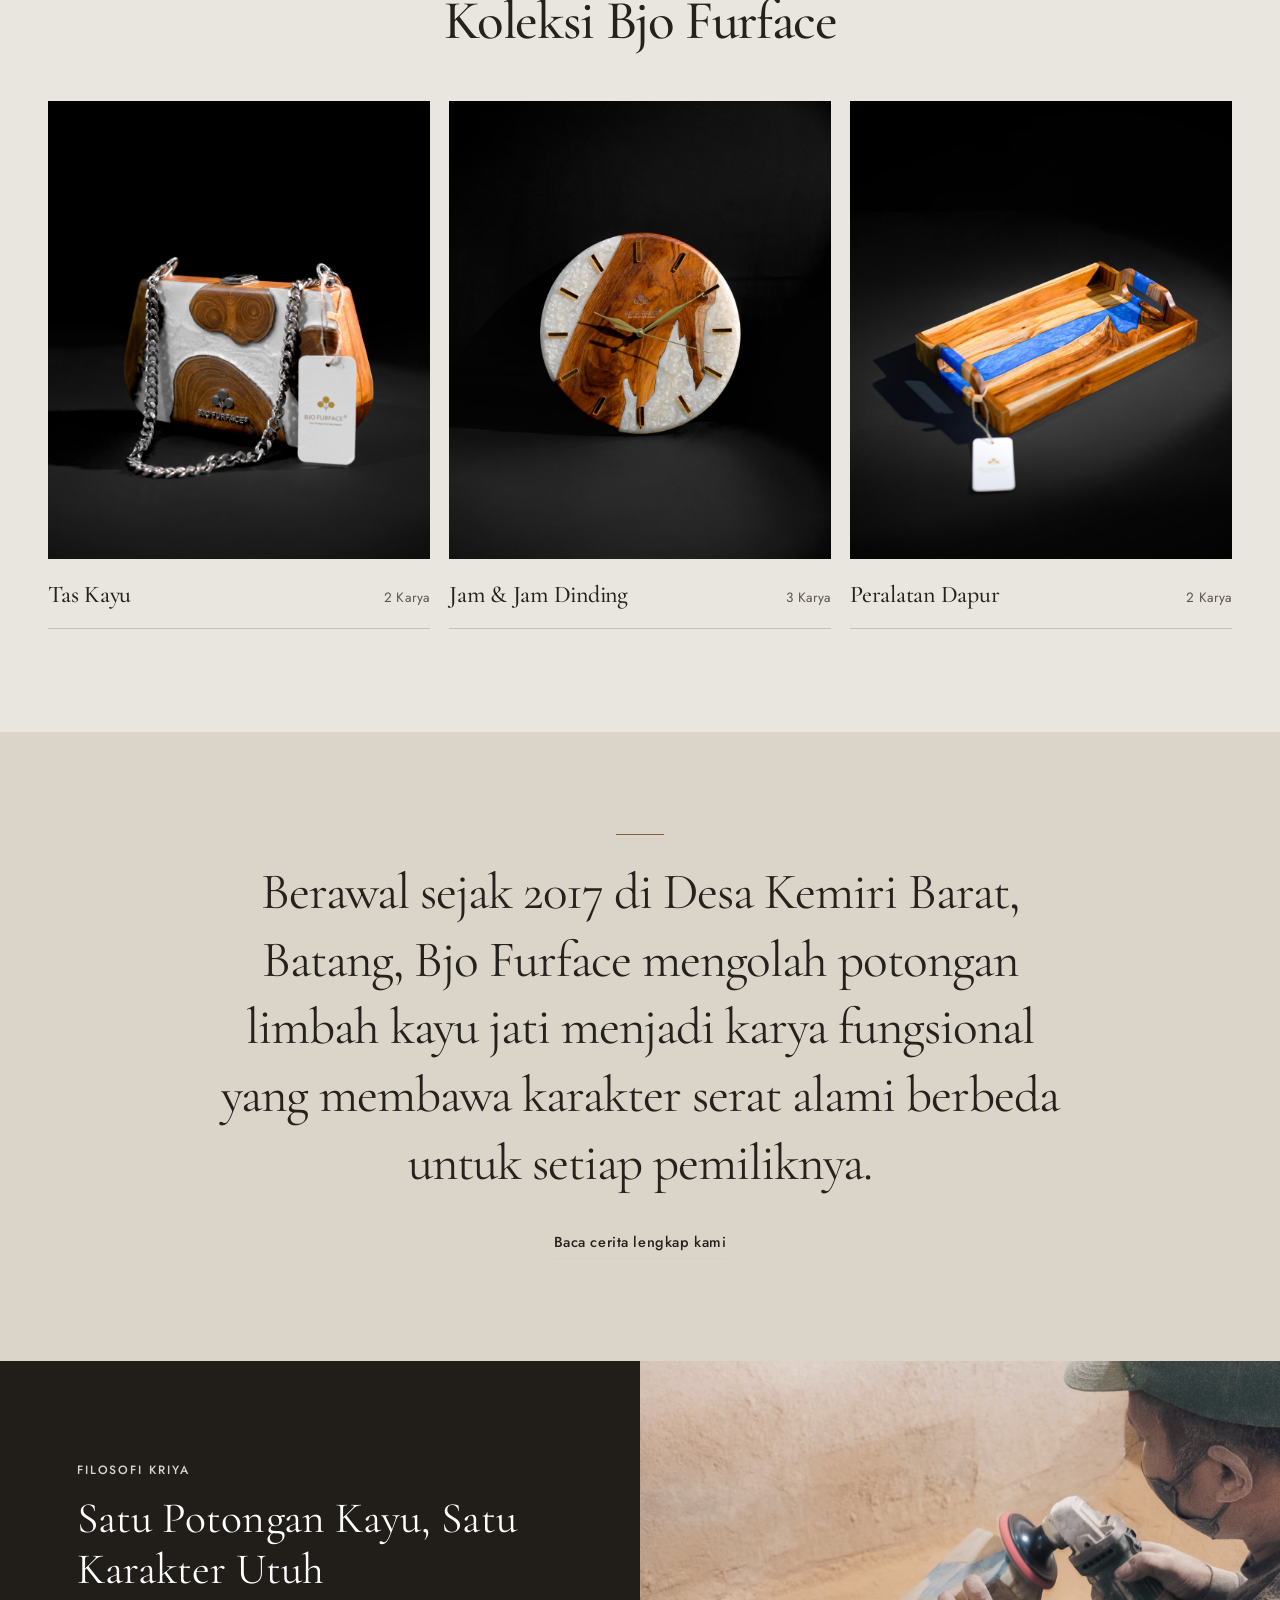
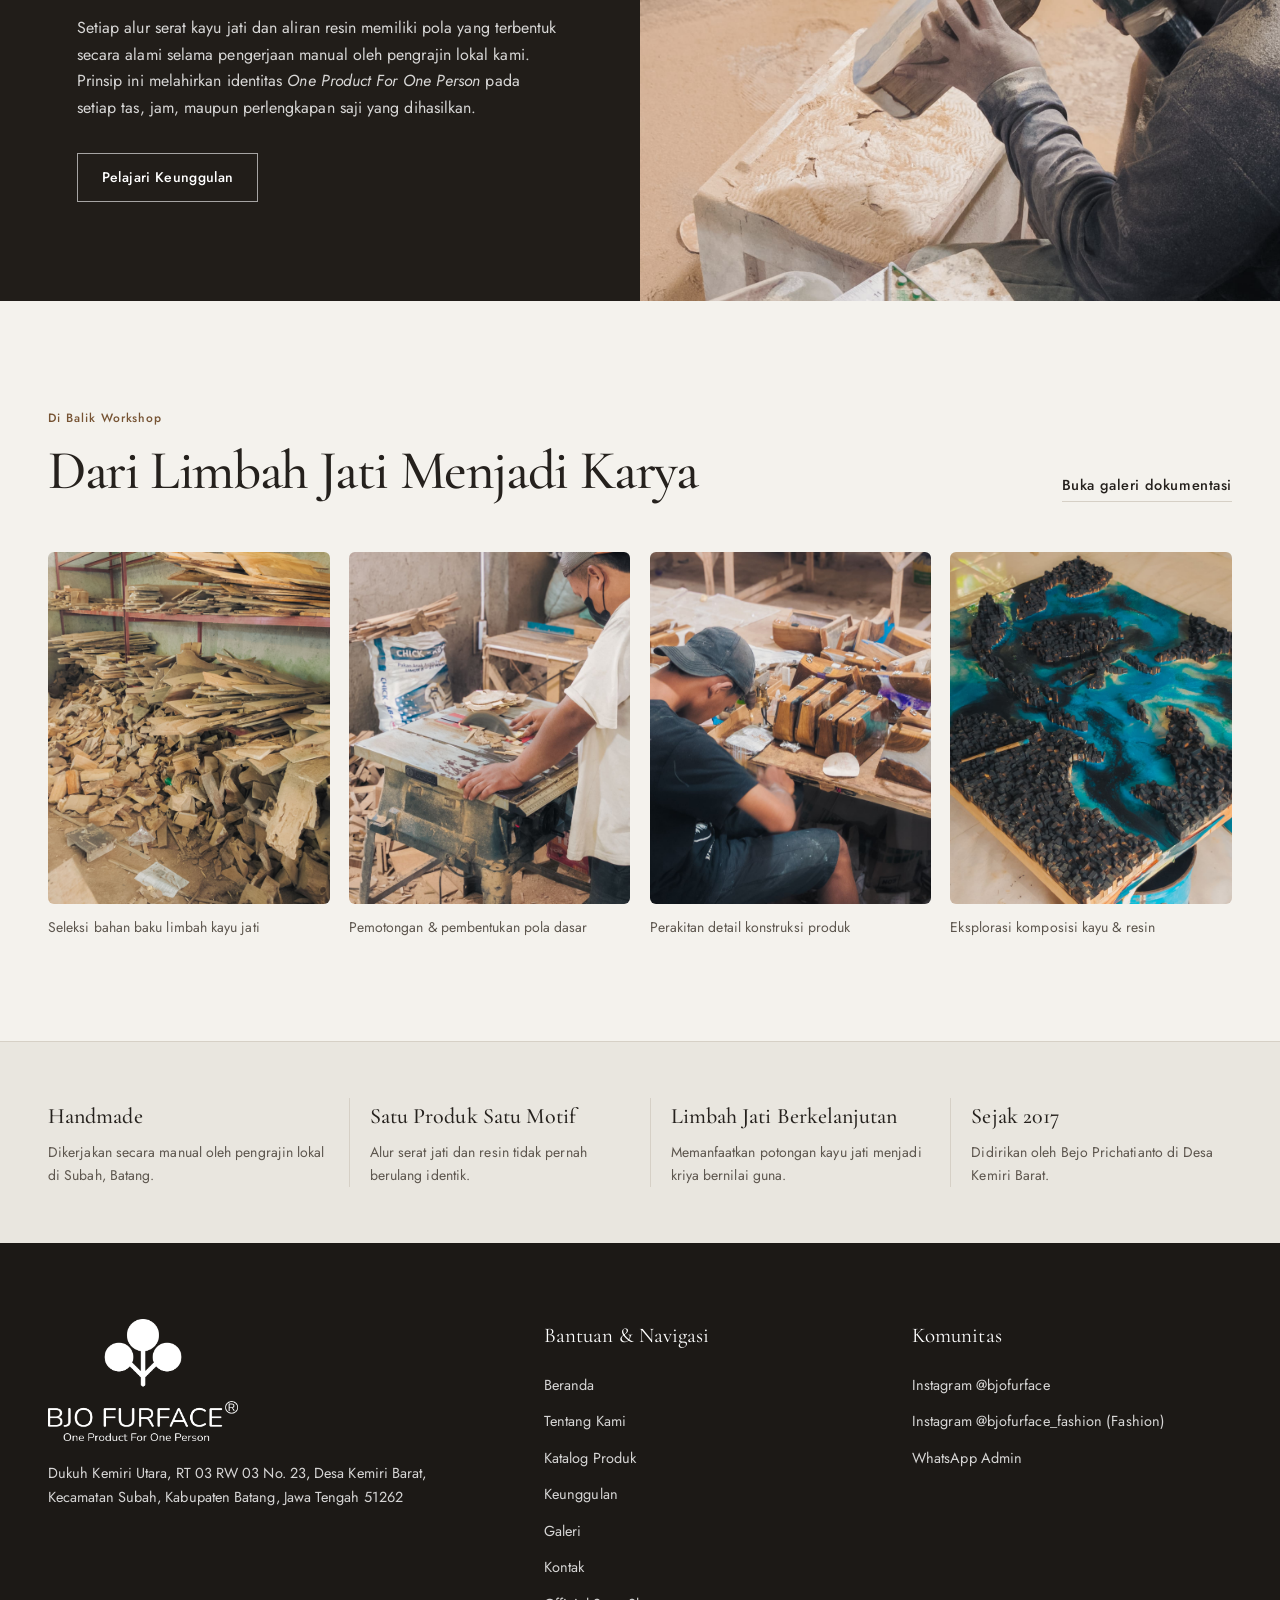
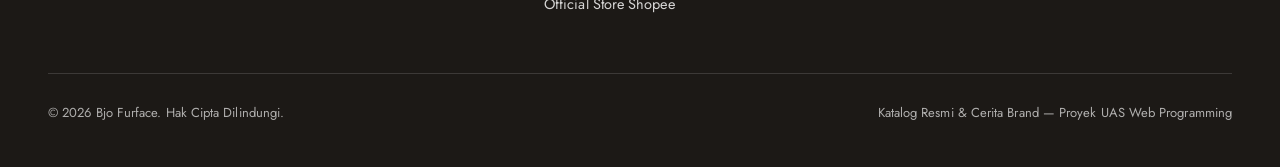
==== commit 997048b2: "Add More Resin" ====
--- a/index.html
+++ b/index.html
@@ -112,20 +112,19 @@
             <div class="hero-content">
                 <p class="hero-eyebrow">Bjo Furface &nbsp; / &nbsp; Batang, Indonesia</p>
                 <h1 class="hero-title">Tak ada dua<br>yang serupa.</h1>
-                <p class="hero-description">Limbah jati, resin, dan tangan pengrajin lokal menjadi karya yang hanya punya satu pemilik.</p>
+                <p class="hero-description">Limbah jati, resin, dan tangan pengrajin lokal menjadi karya yang hanya
+                    punya satu pemilik.</p>
                 <a href="produk.html" class="btn btn-hero">Jelajahi karya</a>
 
                 <div class="hero-controls" aria-label="Kontrol slide hero">
-                    <button type="button" class="hero-arrow" id="hero-prev"
-                        aria-label="Slide sebelumnya"></button>
+                    <button type="button" class="hero-arrow" id="hero-prev" aria-label="Slide sebelumnya"></button>
                     <div class="hero-dots" role="tablist" aria-label="Pilih slide">
                         <button type="button" class="hero-dot is-active" data-hero-dot="0"
                             aria-label="Slide 1: Pemba Abstrack" aria-selected="true"></button>
                         <button type="button" class="hero-dot" data-hero-dot="1"
                             aria-label="Slide 2: Lucia Island New Natural" aria-selected="false"></button>
                     </div>
-                    <button type="button" class="hero-arrow" id="hero-next"
-                        aria-label="Slide berikutnya"></button>
+                    <button type="button" class="hero-arrow" id="hero-next" aria-label="Slide berikutnya"></button>
                 </div>
             </div>
         </section>
@@ -159,12 +158,22 @@
             <div class="featured-track-outer">
                 <div class="featured-track" id="featured-track" role="region" aria-label="Daftar produk pilihan">
                     <article class="product-card">
-                        <div class="product-media"><span class="product-badge">Unggulan</span><img class="product-img product-img-primary" src="assets/img/pemba-abstrack.jpg" alt="Tas Pemba Abstrack dari kayu jati dan resin ungu" loading="lazy"></div>
-                        <div class="product-info"><span class="product-category-label">Tas Kayu</span><h3 class="product-title">Pemba Abstrack</h3><p class="product-price">Rp2.399.000</p></div>
+                        <div class="product-media"><span class="product-badge">Unggulan</span><img
+                                class="product-img product-img-primary" src="assets/img/pemba-abstrack.jpg"
+                                alt="Tas Pemba Abstrack dari kayu jati dan resin ungu" loading="lazy"></div>
+                        <div class="product-info"><span class="product-category-label">Tas Kayu</span>
+                            <h3 class="product-title">Pemba Abstrack</h3>
+                            <p class="product-price">Rp2.399.000</p>
+                        </div>
                     </article>
                     <article class="product-card">
-                        <div class="product-media"><span class="product-badge">Unggulan</span><img class="product-img product-img-primary" src="assets/img/lucia-island-new-natural.jpg" alt="Tas Lucia Island New Natural dari kayu jati" loading="lazy"></div>
-                        <div class="product-info"><span class="product-category-label">Tas Kayu</span><h3 class="product-title">Lucia Island New Natural</h3><p class="product-price">Rp2.399.000</p></div>
+                        <div class="product-media"><span class="product-badge">Unggulan</span><img
+                                class="product-img product-img-primary" src="assets/img/lucia-island-new-natural.jpg"
+                                alt="Tas Lucia Island New Natural dari kayu jati" loading="lazy"></div>
+                        <div class="product-info"><span class="product-category-label">Tas Kayu</span>
+                            <h3 class="product-title">Lucia Island New Natural</h3>
+                            <p class="product-price">Rp2.399.000</p>
+                        </div>
                     </article>
                 </div>
             </div>
@@ -392,4 +401,4 @@
     <button type="button" class="back-to-top" id="back-to-top" aria-label="Kembali ke atas halaman"></button>
 </body>
 
-</html>
+</html>
--- a/assets/css/style.css
+++ b/assets/css/style.css
@@ -2228,9 +2228,18 @@
 .hero-arrow,
 .circle-arrow-btn,
 .lightbox-nav {
+  display: grid;
+  place-items: center;
+  padding: 0;
   border: 0;
   border-radius: 0;
   background: transparent;
+}
+
+.back-to-top {
+  display: grid;
+  place-items: center;
+  padding: 0;
 }
 
 .hero-arrow::before,
@@ -2336,14 +2345,14 @@
 .resin-scroll-art {
   position: fixed;
   inset: 0;
-  z-index: 5;
+  z-index: 800;
   overflow: hidden;
   pointer-events: none;
 }
 
 .resin-scroll-art__shape {
   position: absolute;
-  width: clamp(205px, 24vw, 370px);
+  width: clamp(240px, 27vw, 400px);
   aspect-ratio: 1.12;
   background-repeat: no-repeat;
   background-size: 100% 100%;
@@ -2353,6 +2362,107 @@
   transition: opacity 650ms var(--ease-luxury), transform 1s var(--ease-luxury), filter 500ms var(--ease-luxury);
 }
 
+.resin-scroll-art[data-variant="blue"] .resin-scroll-art__shape {
+  --resin-glow-color: rgba(110, 220, 255, 0.72);
+  --resin-glow-soft-color: rgba(41, 157, 220, 0.4);
+}
+
+.resin-scroll-art[data-variant="3"] .resin-scroll-art__shape {
+  --resin-glow-color: rgba(221, 178, 93, 0.62);
+  --resin-glow-soft-color: rgba(136, 93, 42, 0.36);
+}
+
+.resin-scroll-art[data-variant="4"] .resin-scroll-art__shape {
+  --resin-glow-color: rgba(255, 190, 93, 0.64);
+  --resin-glow-soft-color: rgba(207, 105, 31, 0.38);
+}
+
+.resin-scroll-art[data-variant="5"] .resin-scroll-art__shape {
+  --resin-glow-color: rgba(119, 230, 183, 0.64);
+  --resin-glow-soft-color: rgba(35, 151, 112, 0.4);
+}
+
+.resin-scroll-art[data-variant="6"] .resin-scroll-art__shape {
+  --resin-glow-color: rgba(245, 126, 164, 0.68);
+  --resin-glow-soft-color: rgba(173, 48, 91, 0.4);
+}
+
+.resin-scroll-art[data-variant="7"] .resin-scroll-art__shape {
+  --resin-glow-color: rgba(245, 247, 250, 0.72);
+  --resin-glow-soft-color: rgba(151, 166, 184, 0.42);
+}
+
+/* Match the visible resin area to the blue reference despite different transparent padding. */
+.resin-scroll-art[data-variant="3"] .resin-scroll-art__shape {
+  width: clamp(245px, 29vw, 440px);
+}
+
+.resin-scroll-art[data-variant="4"] .resin-scroll-art__shape {
+  width: clamp(280px, 36vw, 520px);
+}
+
+.resin-scroll-art[data-variant="5"] .resin-scroll-art__shape {
+  width: clamp(180px, 22vw, 340px);
+}
+
+.resin-scroll-art[data-variant="3"] .resin-scroll-art__shape--top-right,
+.resin-scroll-art[data-variant="4"] .resin-scroll-art__shape--top-right,
+.resin-scroll-art[data-variant="5"] .resin-scroll-art__shape--top-right,
+.resin-scroll-art[data-variant="6"] .resin-scroll-art__shape--top-right,
+.resin-scroll-art[data-variant="7"] .resin-scroll-art__shape--top-right {
+  top: -8px;
+  right: 0;
+}
+
+.resin-scroll-art[data-variant="3"] .resin-scroll-art__shape--bottom-left,
+.resin-scroll-art[data-variant="4"] .resin-scroll-art__shape--bottom-left,
+.resin-scroll-art[data-variant="5"] .resin-scroll-art__shape--bottom-left,
+.resin-scroll-art[data-variant="6"] .resin-scroll-art__shape--bottom-left,
+.resin-scroll-art[data-variant="7"] .resin-scroll-art__shape--bottom-left {
+  bottom: -58px;
+  left: -72px;
+}
+
+.resin-scroll-art[data-variant="3"] .resin-scroll-art__shape--top-right {
+  background-image: url("../img/resin-accent-top-3.png");
+}
+
+.resin-scroll-art[data-variant="3"] .resin-scroll-art__shape--bottom-left {
+  background-image: url("../img/resin-accent-bottom-3.png");
+}
+
+.resin-scroll-art[data-variant="4"] .resin-scroll-art__shape--top-right {
+  background-image: url("../img/resin-accent-top-4.png");
+}
+
+.resin-scroll-art[data-variant="4"] .resin-scroll-art__shape--bottom-left {
+  background-image: url("../img/resin-accent-bottom-4.png");
+}
+
+.resin-scroll-art[data-variant="5"] .resin-scroll-art__shape--top-right {
+  background-image: url("../img/resin-accent-top-5.png");
+}
+
+.resin-scroll-art[data-variant="5"] .resin-scroll-art__shape--bottom-left {
+  background-image: url("../img/resin-accent-bottom-5.png");
+}
+
+.resin-scroll-art[data-variant="6"] .resin-scroll-art__shape--top-right {
+  background-image: url("../img/resin-accent-top-6.png");
+}
+
+.resin-scroll-art[data-variant="6"] .resin-scroll-art__shape--bottom-left {
+  background-image: url("../img/resin-accent-bottom-6.png");
+}
+
+.resin-scroll-art[data-variant="7"] .resin-scroll-art__shape--top-right {
+  background-image: url("../img/resin-accent-top-7.png");
+}
+
+.resin-scroll-art[data-variant="7"] .resin-scroll-art__shape--bottom-left {
+  background-image: url("../img/resin-accent-bottom-7.png");
+}
+
 .resin-scroll-art__shape::before,
 .resin-scroll-art__shape::after {
   content: none;
@@ -2374,22 +2484,30 @@
   transform: translate3d(-16px, 14px, 0) scale(0.94);
 }
 
-body.resin-scroll-down .resin-scroll-art__shape--top-right,
-body.resin-scroll-up .resin-scroll-art__shape--bottom-left {
+.resin-scroll-art.is-scroll-down .resin-scroll-art__shape--top-right,
+.resin-scroll-art.is-scroll-up .resin-scroll-art__shape--bottom-left {
   opacity: 0.78;
   transform: translate3d(0, 0, 0) scale(1);
 }
 
-body.resin-glow-top .resin-scroll-art__shape--top-right,
-body.resin-glow-bottom .resin-scroll-art__shape--bottom-left {
+.resin-scroll-art.is-scroll-up[data-variant="3"] .resin-scroll-art__shape--bottom-left,
+.resin-scroll-art.is-scroll-up[data-variant="4"] .resin-scroll-art__shape--bottom-left,
+.resin-scroll-art.is-scroll-up[data-variant="5"] .resin-scroll-art__shape--bottom-left,
+.resin-scroll-art.is-scroll-up[data-variant="6"] .resin-scroll-art__shape--bottom-left,
+.resin-scroll-art.is-scroll-up[data-variant="7"] .resin-scroll-art__shape--bottom-left {
+  opacity: 0.54;
+}
+
+.resin-scroll-art.is-glow-top .resin-scroll-art__shape--top-right,
+.resin-scroll-art.is-glow-bottom .resin-scroll-art__shape--bottom-left {
   animation: resin-first-glow 1.25s var(--ease-luxury) both;
 }
 
 @keyframes resin-first-glow {
   0%, 100% { filter: drop-shadow(0 12px 20px rgba(16, 27, 37, 0.24)); }
   38% {
-    filter: drop-shadow(0 0 20px rgba(110, 220, 255, 0.72))
-      drop-shadow(0 0 48px rgba(41, 157, 220, 0.4))
+    filter: drop-shadow(0 0 20px var(--resin-glow-color, rgba(110, 220, 255, 0.72)))
+      drop-shadow(0 0 48px var(--resin-glow-soft-color, rgba(41, 157, 220, 0.4)))
       drop-shadow(0 15px 24px rgba(16, 27, 37, 0.25));
   }
 }
@@ -2399,9 +2517,52 @@
     width: clamp(160px, 52vw, 220px);
   }
 
-  body.resin-scroll-down .resin-scroll-art__shape--top-right,
-  body.resin-scroll-up .resin-scroll-art__shape--bottom-left {
+  .resin-scroll-art[data-variant="3"] .resin-scroll-art__shape {
+    width: clamp(180px, 62vw, 270px);
+  }
+
+  .resin-scroll-art[data-variant="4"] .resin-scroll-art__shape {
+    width: clamp(245px, 76vw, 320px);
+  }
+
+  .resin-scroll-art[data-variant="5"] .resin-scroll-art__shape {
+    width: clamp(160px, 46vw, 210px);
+  }
+
+  .resin-scroll-art[data-variant="6"] .resin-scroll-art__shape,
+  .resin-scroll-art[data-variant="7"] .resin-scroll-art__shape {
+    width: clamp(180px, 58vw, 250px);
+  }
+
+  .resin-scroll-art[data-variant="3"] .resin-scroll-art__shape--top-right,
+  .resin-scroll-art[data-variant="4"] .resin-scroll-art__shape--top-right,
+  .resin-scroll-art[data-variant="5"] .resin-scroll-art__shape--top-right,
+  .resin-scroll-art[data-variant="6"] .resin-scroll-art__shape--top-right,
+  .resin-scroll-art[data-variant="7"] .resin-scroll-art__shape--top-right {
+    top: calc(44px + env(safe-area-inset-top, 0px));
+    right: 0;
+  }
+
+  .resin-scroll-art[data-variant="3"] .resin-scroll-art__shape--bottom-left,
+  .resin-scroll-art[data-variant="4"] .resin-scroll-art__shape--bottom-left,
+  .resin-scroll-art[data-variant="5"] .resin-scroll-art__shape--bottom-left,
+  .resin-scroll-art[data-variant="6"] .resin-scroll-art__shape--bottom-left,
+  .resin-scroll-art[data-variant="7"] .resin-scroll-art__shape--bottom-left {
+    bottom: calc(32px - env(safe-area-inset-bottom, 0px));
+    left: -20px;
+  }
+
+  .resin-scroll-art.is-scroll-down .resin-scroll-art__shape--top-right,
+  .resin-scroll-art.is-scroll-up .resin-scroll-art__shape--bottom-left {
     opacity: 0.68;
+  }
+
+  .resin-scroll-art.is-scroll-up[data-variant="3"] .resin-scroll-art__shape--bottom-left,
+  .resin-scroll-art.is-scroll-up[data-variant="4"] .resin-scroll-art__shape--bottom-left,
+  .resin-scroll-art.is-scroll-up[data-variant="5"] .resin-scroll-art__shape--bottom-left,
+  .resin-scroll-art.is-scroll-up[data-variant="6"] .resin-scroll-art__shape--bottom-left,
+  .resin-scroll-art.is-scroll-up[data-variant="7"] .resin-scroll-art__shape--bottom-left {
+    opacity: 0.46;
   }
 
   .resin-scroll-art__shape--top-right {
@@ -2420,8 +2581,8 @@
     transition: none;
   }
 
-  body.resin-glow-top .resin-scroll-art__shape--top-right,
-  body.resin-glow-bottom .resin-scroll-art__shape--bottom-left {
+  .resin-scroll-art.is-glow-top .resin-scroll-art__shape--top-right,
+  .resin-scroll-art.is-glow-bottom .resin-scroll-art__shape--bottom-left {
     animation: none;
   }
 }
